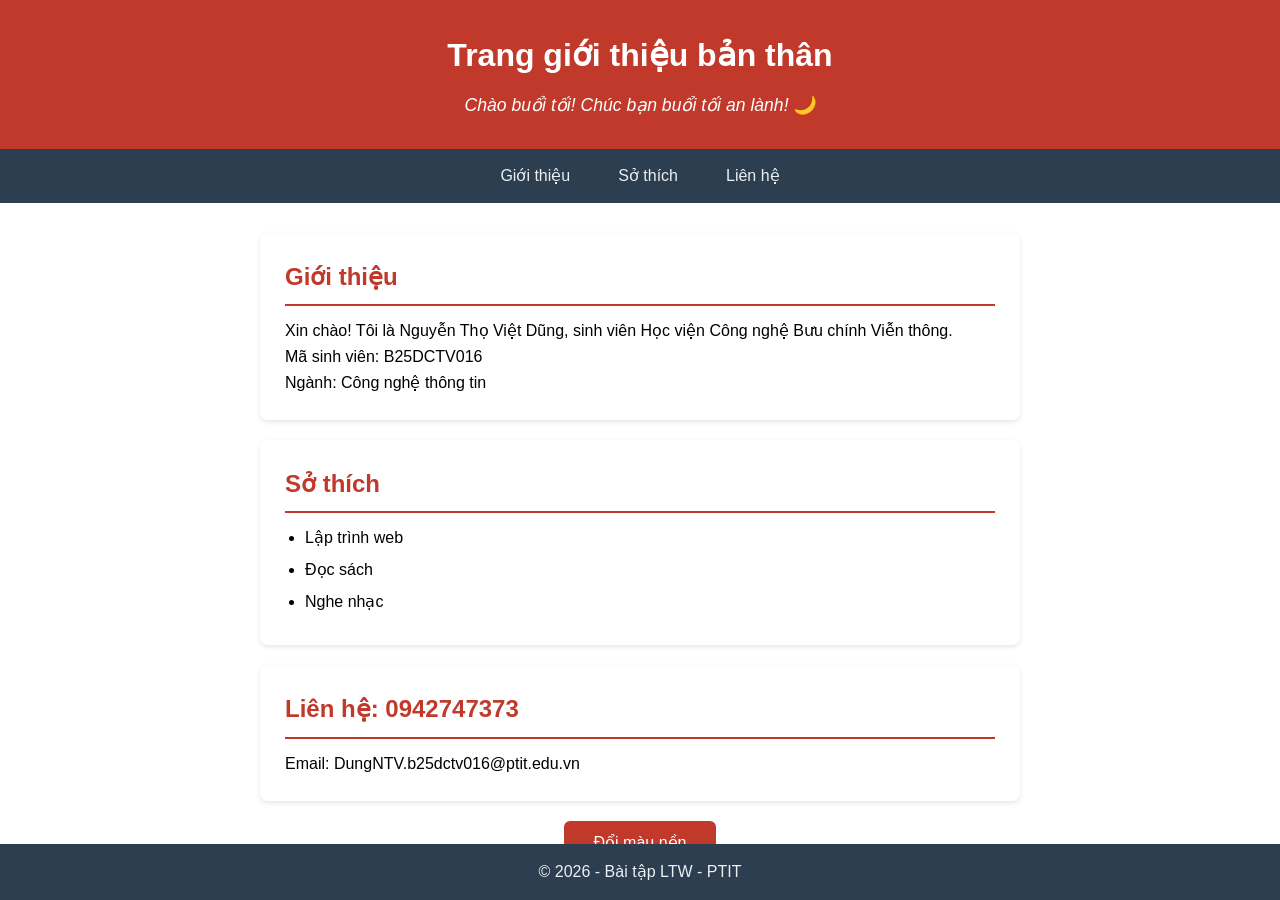
==== profile/index.html @ 593daae7 "start" ====
<!DOCTYPE html>
<html lang="vi">
<head>
    <meta charset="UTF-8">
    <meta name="viewport" content="width=device-width, initial-scale=1.0">
    <title>Trang giới thiệu bản thân</title>
    <link rel="stylesheet" href="style.css">
</head>
<body>
    <header>
        <h1>Trang giới thiệu bản thân</h1>
        <p id="greeting"></p>
    </header>

    <nav>
        <ul>
            <li><a href="#about">Giới thiệu</a></li>
            <li><a href="#hobbies">Sở thích</a></li>
            <li><a href="#contact">Liên hệ</a></li>
        </ul>
    </nav>

    <main>
        <section id="about">
            <h2>Giới thiệu</h2>
            <p>Xin chào! Tôi là Nguyễn Thọ Việt Dũng, sinh viên Học viện Công nghệ Bưu chính Viễn thông.</p>
            <p>Mã sinh viên: B25DCTV016</p>
            <p>Ngành: Công nghệ thông tin</p>
        </section>

        <section id="hobbies">
            <h2>Sở thích</h2>
            <ul>
                <li>Lập trình web</li>
                <li>Đọc sách</li>
                <li>Nghe nhạc</li>
            </ul>
        </section>

        <section id="contact">
            <h2>Liên hệ: 0942747373</h2>
            <p>Email: DungNTV.b25dctv016@ptit.edu.vn</p>
        </section>

        <button id="btnChangeColor">Đổi màu nền</button>
    </main>

    <footer>
        <p>&copy; 2026 - Bài tập LTW - PTIT</p>
    </footer>

    <script src="script.js"></script>
</body>
</html>
---- profile/style.css ----
* {
    margin: 0;
    padding: 0;
    box-sizing: border-box;
}

body {
    font-family: 'Segoe UI', Tahoma, Geneva, Verdana, sans-serif;
    line-height: 1.6;
    transition: background-color 0.3s ease;
}

header {
    background-color: #c0392b;
    color: #fff;
    text-align: center;
    padding: 30px 20px;
}

header h1 {
    margin-bottom: 10px;
}

#greeting {
    font-size: 1.1em;
    font-style: italic;
}

nav {
    background-color: #2c3e50;
}

nav ul {
    list-style: none;
    display: flex;
    justify-content: center;
    padding: 0;
}

nav ul li a {
    display: block;
    color: #ecf0f1;
    text-decoration: none;
    padding: 14px 24px;
    transition: background-color 0.3s;
}

nav ul li a:hover {
    background-color: #34495e;
}

main {
    max-width: 800px;
    margin: 30px auto;
    padding: 0 20px;
}

section {
    background-color: #fff;
    margin-bottom: 20px;
    padding: 25px;
    border-radius: 8px;
    box-shadow: 0 2px 5px rgba(0, 0, 0, 0.1);
}

section h2 {
    color: #c0392b;
    margin-bottom: 12px;
    border-bottom: 2px solid #c0392b;
    padding-bottom: 8px;
}

section ul {
    padding-left: 20px;
}

section ul li {
    margin-bottom: 6px;
}

#btnChangeColor {
    display: block;
    margin: 20px auto;
    padding: 12px 30px;
    font-size: 1em;
    background-color: #c0392b;
    color: #fff;
    border: none;
    border-radius: 6px;
    cursor: pointer;
    transition: background-color 0.3s;
}

#btnChangeColor:hover {
    background-color: #e74c3c;
}

footer {
    background-color: #2c3e50;
    color: #ecf0f1;
    text-align: center;
    padding: 15px;
    position: fixed;
    bottom: 0;
    width: 100%;
}
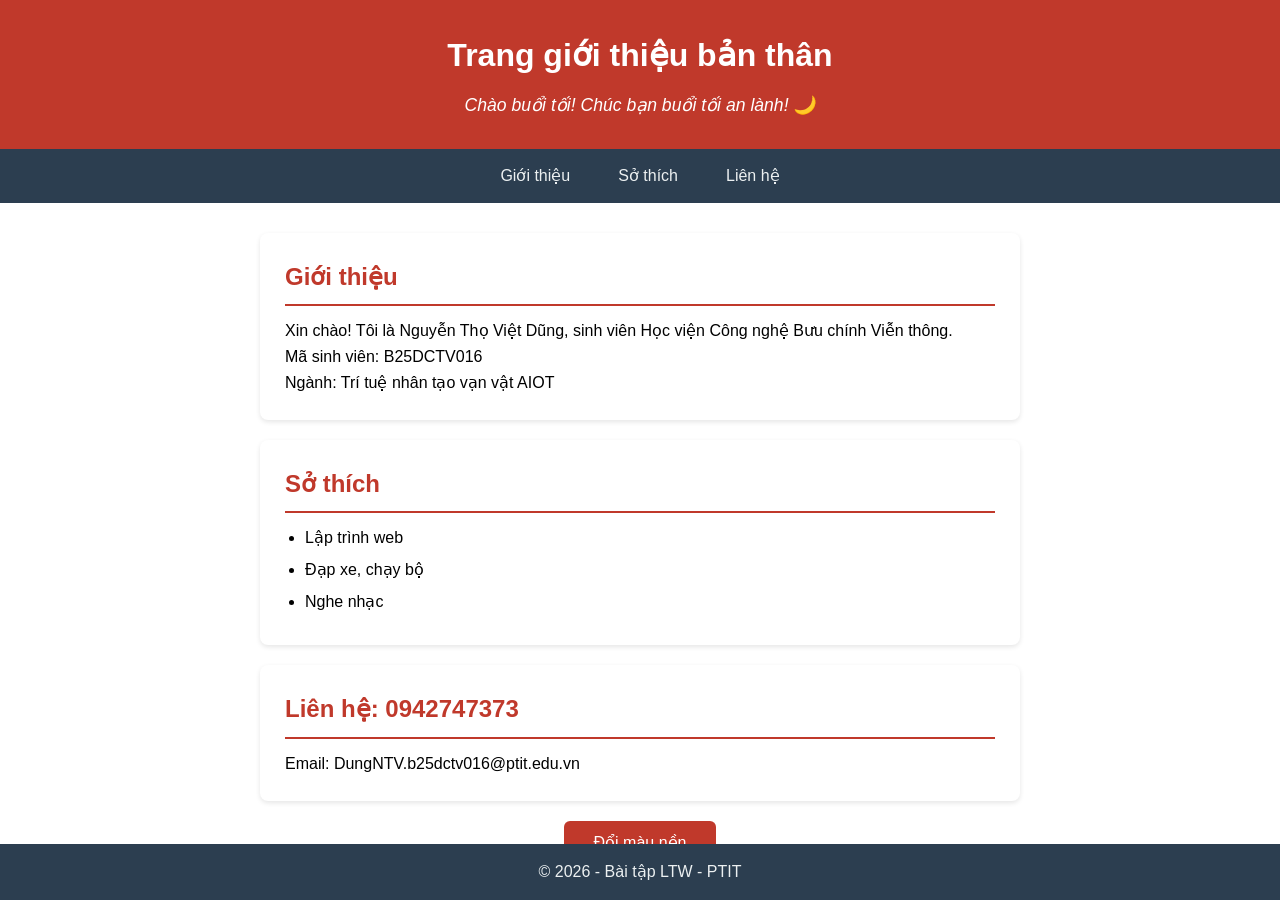
==== commit 8020085e: "cập nhật" ====
--- a/profile/index.html
+++ b/profile/index.html
@@ -25,14 +25,14 @@
             <h2>Giới thiệu</h2>
             <p>Xin chào! Tôi là Nguyễn Thọ Việt Dũng, sinh viên Học viện Công nghệ Bưu chính Viễn thông.</p>
             <p>Mã sinh viên: B25DCTV016</p>
-            <p>Ngành: Công nghệ thông tin</p>
+            <p>Ngành: Trí tuệ nhân tạo vạn vật AIOT</p>
         </section>
 
         <section id="hobbies">
             <h2>Sở thích</h2>
             <ul>
                 <li>Lập trình web</li>
-                <li>Đọc sách</li>
+                <li>Đạp xe, chạy bộ</li>
                 <li>Nghe nhạc</li>
             </ul>
         </section>
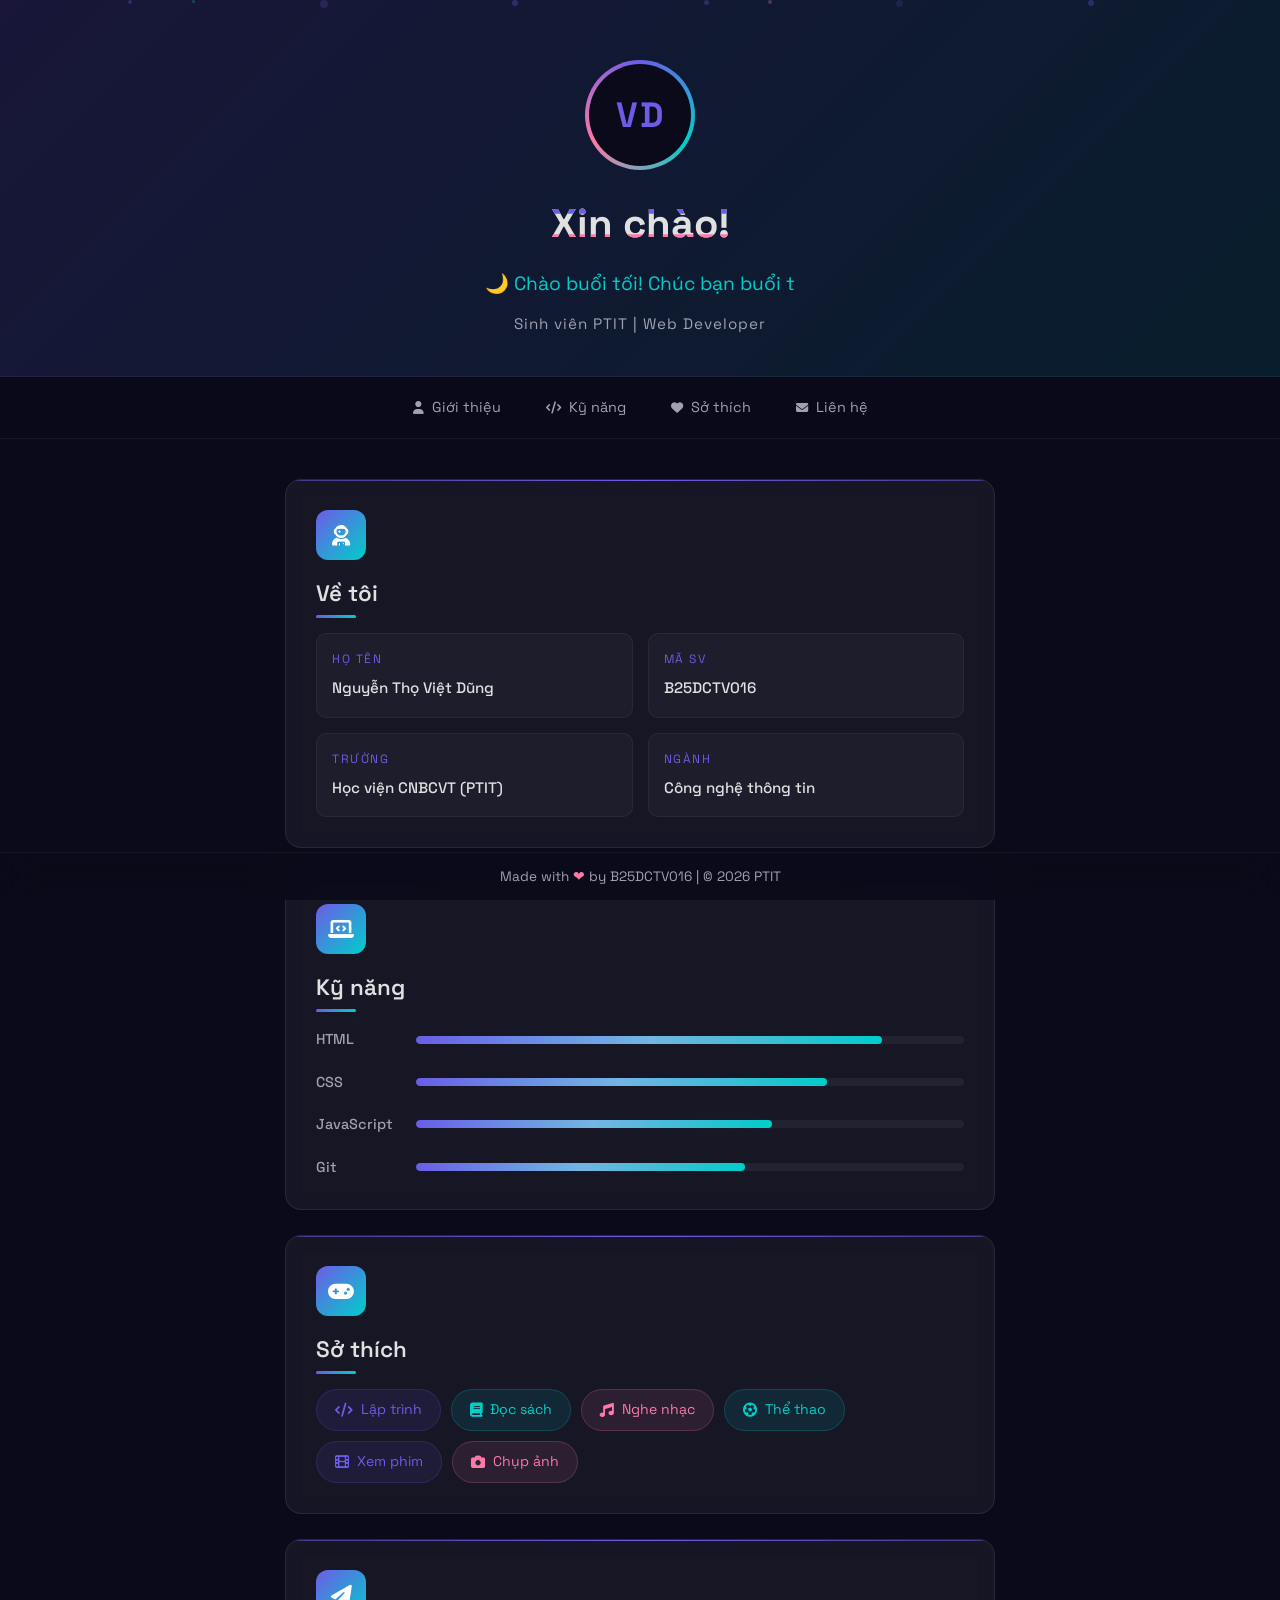
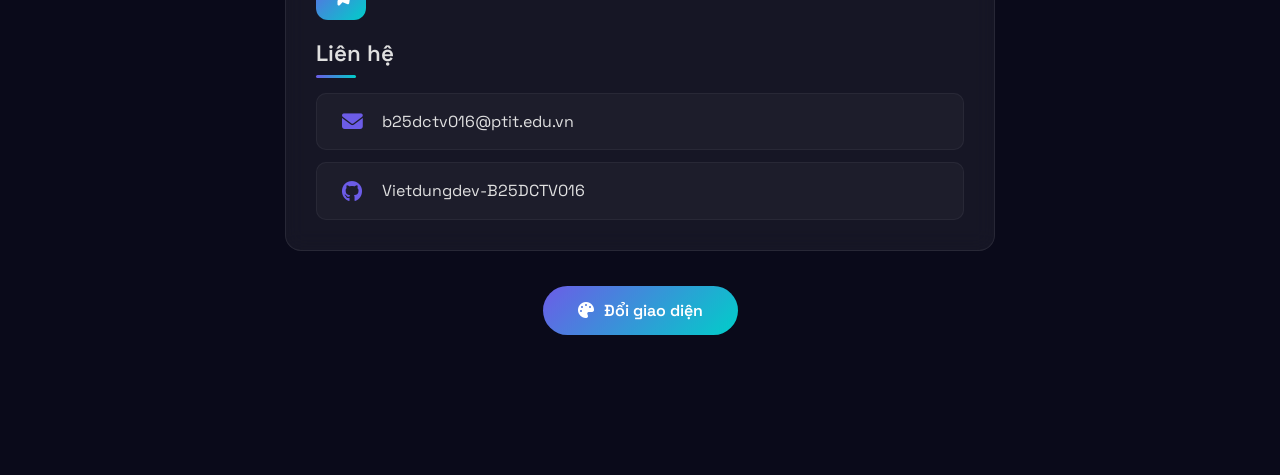
==== commit a80fdff9: "cập nhật" ====
--- a/profile/index.html
+++ b/profile/index.html
@@ -5,48 +5,125 @@
     <meta name="viewport" content="width=device-width, initial-scale=1.0">
     <title>Trang giới thiệu bản thân</title>
     <link rel="stylesheet" href="style.css">
+    <link rel="stylesheet" href="https://cdnjs.cloudflare.com/ajax/libs/font-awesome/6.5.0/css/all.min.css">
 </head>
 <body>
+    <!-- Animated background particles -->
+    <div class="bg-particles">
+        <div class="particle"></div>
+        <div class="particle"></div>
+        <div class="particle"></div>
+        <div class="particle"></div>
+        <div class="particle"></div>
+        <div class="particle"></div>
+        <div class="particle"></div>
+        <div class="particle"></div>
+    </div>
+
     <header>
-        <h1>Trang giới thiệu bản thân</h1>
-        <p id="greeting"></p>
+        <div class="header-content">
+            <div class="avatar-ring">
+                <div class="avatar">VD</div>
+            </div>
+            <h1 class="glitch" data-text="Xin chào!">Xin chào!</h1>
+            <p id="greeting" class="greeting-text"></p>
+            <p class="tagline">Sinh viên PTIT | Web Developer</p>
+        </div>
     </header>
 
     <nav>
         <ul>
-            <li><a href="#about">Giới thiệu</a></li>
-            <li><a href="#hobbies">Sở thích</a></li>
-            <li><a href="#contact">Liên hệ</a></li>
+            <li><a href="#about"><i class="fas fa-user"></i> Giới thiệu</a></li>
+            <li><a href="#skills"><i class="fas fa-code"></i> Kỹ năng</a></li>
+            <li><a href="#hobbies"><i class="fas fa-heart"></i> Sở thích</a></li>
+            <li><a href="#contact"><i class="fas fa-envelope"></i> Liên hệ</a></li>
         </ul>
     </nav>
 
     <main>
-        <section id="about">
-            <h2>Giới thiệu</h2>
-            <p>Xin chào! Tôi là Nguyễn Thọ Việt Dũng, sinh viên Học viện Công nghệ Bưu chính Viễn thông.</p>
-            <p>Mã sinh viên: B25DCTV016</p>
-            <p>Ngành: Trí tuệ nhân tạo vạn vật AIOT</p>
+        <section id="about" class="card glass-card">
+            <div class="card-icon"><i class="fas fa-user-astronaut"></i></div>
+            <h2>Về tôi</h2>
+            <div class="info-grid">
+                <div class="info-item">
+                    <span class="label">Họ tên</span>
+                    <span class="value">Nguyễn Thọ Việt Dũng</span>
+                </div>
+                <div class="info-item">
+                    <span class="label">Mã SV</span>
+                    <span class="value">B25DCTV016</span>
+                </div>
+                <div class="info-item">
+                    <span class="label">Trường</span>
+                    <span class="value">Học viện CNBCVT (PTIT)</span>
+                </div>
+                <div class="info-item">
+                    <span class="label">Ngành</span>
+                    <span class="value">Công nghệ thông tin</span>
+                </div>
+            </div>
         </section>
 
-        <section id="hobbies">
-            <h2>Sở thích</h2>
-            <ul>
-                <li>Lập trình web</li>
-                <li>Đạp xe, chạy bộ</li>
-                <li>Nghe nhạc</li>
-            </ul>
+        <section id="skills" class="card glass-card">
+            <div class="card-icon"><i class="fas fa-laptop-code"></i></div>
+            <h2>Kỹ năng</h2>
+            <div class="skills-container">
+                <div class="skill-bar">
+                    <span class="skill-name">HTML</span>
+                    <div class="bar"><div class="fill" style="--width: 85%"></div></div>
+                </div>
+                <div class="skill-bar">
+                    <span class="skill-name">CSS</span>
+                    <div class="bar"><div class="fill" style="--width: 75%"></div></div>
+                </div>
+                <div class="skill-bar">
+                    <span class="skill-name">JavaScript</span>
+                    <div class="bar"><div class="fill" style="--width: 65%"></div></div>
+                </div>
+                <div class="skill-bar">
+                    <span class="skill-name">Git</span>
+                    <div class="bar"><div class="fill" style="--width: 60%"></div></div>
+                </div>
+            </div>
         </section>
 
-        <section id="contact">
-            <h2>Liên hệ: 0942747373</h2>
-            <p>Email: DungNTV.b25dctv016@ptit.edu.vn</p>
+        <section id="hobbies" class="card glass-card">
+            <div class="card-icon"><i class="fas fa-gamepad"></i></div>
+            <h2>Sở thích</h2>
+            <div class="hobby-tags">
+                <span class="tag"><i class="fas fa-code"></i> Lập trình</span>
+                <span class="tag"><i class="fas fa-book"></i> Đọc sách</span>
+                <span class="tag"><i class="fas fa-music"></i> Nghe nhạc</span>
+                <span class="tag"><i class="fas fa-futbol"></i> Thể thao</span>
+                <span class="tag"><i class="fas fa-film"></i> Xem phim</span>
+                <span class="tag"><i class="fas fa-camera"></i> Chụp ảnh</span>
+            </div>
         </section>
 
-        <button id="btnChangeColor">Đổi màu nền</button>
+        <section id="contact" class="card glass-card">
+            <div class="card-icon"><i class="fas fa-paper-plane"></i></div>
+            <h2>Liên hệ</h2>
+            <div class="contact-links">
+                <a href="mailto:b25dctv016@ptit.edu.vn" class="contact-item">
+                    <i class="fas fa-envelope"></i>
+                    <span>b25dctv016@ptit.edu.vn</span>
+                </a>
+                <a href="https://github.com/Vietdungdev-B25DCTV016" class="contact-item" target="_blank">
+                    <i class="fab fa-github"></i>
+                    <span>Vietdungdev-B25DCTV016</span>
+                </a>
+            </div>
+        </section>
+
+        <div class="btn-container">
+            <button id="btnChangeColor">
+                <i class="fas fa-palette"></i> Đổi giao diện
+            </button>
+        </div>
     </main>
 
     <footer>
-        <p>&copy; 2026 - Bài tập LTW - PTIT</p>
+        <p>Made with <span class="heart">❤</span> by B25DCTV016 | &copy; 2026 PTIT</p>
     </footer>
 
     <script src="script.js"></script>
--- a/profile/style.css
+++ b/profile/style.css
@@ -1,106 +1,555 @@
+@import url('https://fonts.googleapis.com/css2?family=Space+Grotesk:wght@300;400;500;600;700&display=swap');
+
 * {
     margin: 0;
     padding: 0;
     box-sizing: border-box;
 }
 
+:root {
+    --primary: #6c5ce7;
+    --secondary: #00cec9;
+    --accent: #fd79a8;
+    --bg-dark: #0a0a1a;
+    --bg-card: rgba(255, 255, 255, 0.05);
+    --text: #e0e0e0;
+    --text-muted: #a0a0b0;
+}
+
 body {
-    font-family: 'Segoe UI', Tahoma, Geneva, Verdana, sans-serif;
-    line-height: 1.6;
-    transition: background-color 0.3s ease;
-}
-
+    font-family: 'Space Grotesk', sans-serif;
+    background: var(--bg-dark);
+    color: var(--text);
+    line-height: 1.7;
+    overflow-x: hidden;
+    transition: all 0.6s cubic-bezier(0.4, 0, 0.2, 1);
+}
+
+/* === THEME VARIATIONS === */
+body.theme-cyber {
+    --primary: #00f5d4;
+    --secondary: #f15bb5;
+    --accent: #fee440;
+    --bg-dark: #0b0b2b;
+}
+
+body.theme-sunset {
+    --primary: #ff6b6b;
+    --secondary: #ffd93d;
+    --accent: #6bcb77;
+    --bg-dark: #1a0a2e;
+}
+
+body.theme-ocean {
+    --primary: #48dbfb;
+    --secondary: #0abde3;
+    --accent: #10ac84;
+    --bg-dark: #0a1628;
+}
+
+body.theme-forest {
+    --primary: #a8e6cf;
+    --secondary: #dcedc1;
+    --accent: #ffd3b6;
+    --bg-dark: #0d1f0d;
+}
+
+/* === ANIMATED BACKGROUND === */
+.bg-particles {
+    position: fixed;
+    top: 0;
+    left: 0;
+    width: 100%;
+    height: 100%;
+    z-index: 0;
+    pointer-events: none;
+}
+
+.particle {
+    position: absolute;
+    width: 6px;
+    height: 6px;
+    background: var(--primary);
+    border-radius: 50%;
+    opacity: 0.3;
+    animation: float-particle linear infinite;
+}
+
+.particle:nth-child(1) { left: 10%; animation-duration: 12s; animation-delay: 0s; width: 4px; height: 4px; }
+.particle:nth-child(2) { left: 25%; animation-duration: 15s; animation-delay: 2s; width: 8px; height: 8px; opacity: 0.2; }
+.particle:nth-child(3) { left: 40%; animation-duration: 10s; animation-delay: 4s; }
+.particle:nth-child(4) { left: 55%; animation-duration: 18s; animation-delay: 1s; width: 5px; height: 5px; }
+.particle:nth-child(5) { left: 70%; animation-duration: 14s; animation-delay: 3s; width: 7px; height: 7px; opacity: 0.15; }
+.particle:nth-child(6) { left: 85%; animation-duration: 11s; animation-delay: 5s; }
+.particle:nth-child(7) { left: 15%; animation-duration: 16s; animation-delay: 6s; width: 3px; height: 3px; background: var(--secondary); }
+.particle:nth-child(8) { left: 60%; animation-duration: 13s; animation-delay: 7s; width: 4px; height: 4px; background: var(--accent); }
+
+@keyframes float-particle {
+    0% { transform: translateY(100vh) rotate(0deg); opacity: 0; }
+    10% { opacity: 0.3; }
+    90% { opacity: 0.3; }
+    100% { transform: translateY(-10vh) rotate(720deg); opacity: 0; }
+}
+
+/* === HEADER === */
 header {
-    background-color: #c0392b;
-    color: #fff;
+    position: relative;
+    z-index: 1;
     text-align: center;
-    padding: 30px 20px;
-}
-
-header h1 {
-    margin-bottom: 10px;
-}
-
-#greeting {
-    font-size: 1.1em;
-    font-style: italic;
-}
-
+    padding: 60px 20px 40px;
+    background: linear-gradient(135deg, rgba(108, 92, 231, 0.15), rgba(0, 206, 201, 0.1));
+    border-bottom: 1px solid rgba(255, 255, 255, 0.05);
+}
+
+.avatar-ring {
+    width: 110px;
+    height: 110px;
+    margin: 0 auto 20px;
+    border-radius: 50%;
+    padding: 4px;
+    background: conic-gradient(var(--primary), var(--secondary), var(--accent), var(--primary));
+    animation: spin-ring 4s linear infinite;
+}
+
+@keyframes spin-ring {
+    to { transform: rotate(360deg); }
+}
+
+.avatar {
+    width: 100%;
+    height: 100%;
+    border-radius: 50%;
+    background: var(--bg-dark);
+    display: flex;
+    align-items: center;
+    justify-content: center;
+    font-size: 2.2em;
+    font-weight: 700;
+    color: var(--primary);
+    letter-spacing: 2px;
+}
+
+/* Glitch effect */
+.glitch {
+    font-size: 2.5em;
+    font-weight: 700;
+    position: relative;
+    color: var(--text);
+}
+
+.glitch::before,
+.glitch::after {
+    content: attr(data-text);
+    position: absolute;
+    top: 0;
+    left: 0;
+    width: 100%;
+    height: 100%;
+}
+
+.glitch::before {
+    color: var(--primary);
+    animation: glitch-1 2s infinite linear alternate-reverse;
+    clip-path: polygon(0 0, 100% 0, 100% 35%, 0 35%);
+}
+
+.glitch::after {
+    color: var(--accent);
+    animation: glitch-2 3s infinite linear alternate-reverse;
+    clip-path: polygon(0 65%, 100% 65%, 100% 100%, 0 100%);
+}
+
+@keyframes glitch-1 {
+    0%, 80% { transform: translate(0); }
+    85% { transform: translate(-3px, 2px); }
+    90% { transform: translate(3px, -2px); }
+    95% { transform: translate(-2px, 1px); }
+    100% { transform: translate(0); }
+}
+
+@keyframes glitch-2 {
+    0%, 80% { transform: translate(0); }
+    85% { transform: translate(3px, -1px); }
+    90% { transform: translate(-3px, 2px); }
+    95% { transform: translate(2px, -2px); }
+    100% { transform: translate(0); }
+}
+
+.greeting-text {
+    font-size: 1.2em;
+    color: var(--secondary);
+    margin: 10px 0;
+    min-height: 1.5em;
+}
+
+.tagline {
+    color: var(--text-muted);
+    font-size: 0.95em;
+    letter-spacing: 1px;
+}
+
+/* === NAV === */
 nav {
-    background-color: #2c3e50;
+    position: sticky;
+    top: 0;
+    z-index: 100;
+    background: rgba(10, 10, 26, 0.85);
+    backdrop-filter: blur(20px);
+    border-bottom: 1px solid rgba(255, 255, 255, 0.05);
 }
 
 nav ul {
     list-style: none;
     display: flex;
     justify-content: center;
-    padding: 0;
+    gap: 5px;
+    padding: 8px;
 }
 
 nav ul li a {
+    display: flex;
+    align-items: center;
+    gap: 8px;
+    color: var(--text-muted);
+    text-decoration: none;
+    padding: 10px 20px;
+    border-radius: 50px;
+    font-size: 0.9em;
+    transition: all 0.3s ease;
+    position: relative;
+}
+
+nav ul li a:hover {
+    color: var(--primary);
+    background: rgba(108, 92, 231, 0.1);
+}
+
+nav ul li a i {
+    font-size: 0.85em;
+}
+
+/* === MAIN === */
+main {
+    max-width: 750px;
+    margin: 40px auto;
+    padding: 0 20px 100px;
+    position: relative;
+    z-index: 1;
+}
+
+/* === GLASS CARDS === */
+.glass-card {
+    background: var(--bg-card);
+    backdrop-filter: blur(10px);
+    border: 1px solid rgba(255, 255, 255, 0.08);
+    border-radius: 16px;
+    padding: 30px;
+    margin-bottom: 25px;
+    position: relative;
+    overflow: hidden;
+    transition: transform 0.3s ease, border-color 0.3s ease;
+}
+
+.glass-card::before {
+    content: '';
+    position: absolute;
+    top: 0;
+    left: -50%;
+    width: 200%;
+    height: 1px;
+    background: linear-gradient(90deg, transparent, var(--primary), transparent);
+    animation: shimmer 3s infinite;
+}
+
+@keyframes shimmer {
+    0% { transform: translateX(-50%); }
+    100% { transform: translateX(50%); }
+}
+
+.glass-card:hover {
+    transform: translateY(-4px);
+    border-color: rgba(108, 92, 231, 0.3);
+}
+
+.card-icon {
+    width: 50px;
+    height: 50px;
+    border-radius: 12px;
+    background: linear-gradient(135deg, var(--primary), var(--secondary));
+    display: flex;
+    align-items: center;
+    justify-content: center;
+    font-size: 1.3em;
+    color: #fff;
+    margin-bottom: 15px;
+}
+
+.glass-card h2 {
+    font-size: 1.4em;
+    font-weight: 600;
+    margin-bottom: 20px;
+    color: var(--text);
+    position: relative;
+    display: inline-block;
+}
+
+.glass-card h2::after {
+    content: '';
+    position: absolute;
+    bottom: -5px;
+    left: 0;
+    width: 40px;
+    height: 3px;
+    border-radius: 2px;
+    background: linear-gradient(90deg, var(--primary), var(--secondary));
+}
+
+/* === INFO GRID === */
+.info-grid {
+    display: grid;
+    grid-template-columns: 1fr 1fr;
+    gap: 15px;
+}
+
+.info-item {
+    background: rgba(255, 255, 255, 0.03);
+    padding: 15px;
+    border-radius: 10px;
+    border: 1px solid rgba(255, 255, 255, 0.05);
+}
+
+.info-item .label {
     display: block;
-    color: #ecf0f1;
+    font-size: 0.75em;
+    color: var(--primary);
+    text-transform: uppercase;
+    letter-spacing: 1.5px;
+    margin-bottom: 5px;
+}
+
+.info-item .value {
+    font-weight: 500;
+    font-size: 0.95em;
+}
+
+/* === SKILL BARS === */
+.skills-container {
+    display: flex;
+    flex-direction: column;
+    gap: 18px;
+}
+
+.skill-bar {
+    display: flex;
+    align-items: center;
+    gap: 15px;
+}
+
+.skill-name {
+    min-width: 85px;
+    font-size: 0.9em;
+    font-weight: 500;
+    color: var(--text-muted);
+}
+
+.bar {
+    flex: 1;
+    height: 8px;
+    background: rgba(255, 255, 255, 0.05);
+    border-radius: 10px;
+    overflow: hidden;
+}
+
+.fill {
+    height: 100%;
+    width: var(--width);
+    border-radius: 10px;
+    background: linear-gradient(90deg, var(--primary), var(--secondary));
+    animation: fill-bar 1.5s ease-out;
+    position: relative;
+}
+
+.fill::after {
+    content: '';
+    position: absolute;
+    top: 0;
+    left: 0;
+    right: 0;
+    bottom: 0;
+    background: linear-gradient(90deg, transparent, rgba(255,255,255,0.3), transparent);
+    animation: shine 2s infinite;
+}
+
+@keyframes fill-bar {
+    from { width: 0; }
+}
+
+@keyframes shine {
+    0% { transform: translateX(-100%); }
+    100% { transform: translateX(100%); }
+}
+
+/* === HOBBY TAGS === */
+.hobby-tags {
+    display: flex;
+    flex-wrap: wrap;
+    gap: 10px;
+}
+
+.tag {
+    padding: 8px 18px;
+    border-radius: 50px;
+    background: rgba(108, 92, 231, 0.1);
+    border: 1px solid rgba(108, 92, 231, 0.2);
+    font-size: 0.88em;
+    color: var(--primary);
+    display: flex;
+    align-items: center;
+    gap: 8px;
+    transition: all 0.3s ease;
+    cursor: default;
+}
+
+.tag:hover {
+    background: rgba(108, 92, 231, 0.2);
+    border-color: var(--primary);
+    transform: translateY(-2px);
+}
+
+.tag:nth-child(2n) {
+    color: var(--secondary);
+    background: rgba(0, 206, 201, 0.1);
+    border-color: rgba(0, 206, 201, 0.2);
+}
+
+.tag:nth-child(2n):hover {
+    background: rgba(0, 206, 201, 0.2);
+    border-color: var(--secondary);
+}
+
+.tag:nth-child(3n) {
+    color: var(--accent);
+    background: rgba(253, 121, 168, 0.1);
+    border-color: rgba(253, 121, 168, 0.2);
+}
+
+.tag:nth-child(3n):hover {
+    background: rgba(253, 121, 168, 0.2);
+    border-color: var(--accent);
+}
+
+/* === CONTACT === */
+.contact-links {
+    display: flex;
+    flex-direction: column;
+    gap: 12px;
+}
+
+.contact-item {
+    display: flex;
+    align-items: center;
+    gap: 15px;
+    padding: 14px 20px;
+    border-radius: 10px;
+    background: rgba(255, 255, 255, 0.03);
+    border: 1px solid rgba(255, 255, 255, 0.05);
+    color: var(--text);
     text-decoration: none;
-    padding: 14px 24px;
-    transition: background-color 0.3s;
-}
-
-nav ul li a:hover {
-    background-color: #34495e;
-}
-
-main {
-    max-width: 800px;
-    margin: 30px auto;
-    padding: 0 20px;
-}
-
-section {
-    background-color: #fff;
-    margin-bottom: 20px;
-    padding: 25px;
-    border-radius: 8px;
-    box-shadow: 0 2px 5px rgba(0, 0, 0, 0.1);
-}
-
-section h2 {
-    color: #c0392b;
-    margin-bottom: 12px;
-    border-bottom: 2px solid #c0392b;
-    padding-bottom: 8px;
-}
-
-section ul {
-    padding-left: 20px;
-}
-
-section ul li {
-    margin-bottom: 6px;
+    transition: all 0.3s ease;
+}
+
+.contact-item:hover {
+    background: rgba(108, 92, 231, 0.1);
+    border-color: var(--primary);
+    transform: translateX(8px);
+}
+
+.contact-item i {
+    font-size: 1.3em;
+    color: var(--primary);
+    width: 30px;
+    text-align: center;
+}
+
+/* === BUTTON === */
+.btn-container {
+    text-align: center;
+    margin-top: 35px;
 }
 
 #btnChangeColor {
-    display: block;
-    margin: 20px auto;
-    padding: 12px 30px;
+    padding: 14px 35px;
     font-size: 1em;
-    background-color: #c0392b;
+    font-family: 'Space Grotesk', sans-serif;
+    font-weight: 600;
+    background: linear-gradient(135deg, var(--primary), var(--secondary));
     color: #fff;
     border: none;
-    border-radius: 6px;
+    border-radius: 50px;
     cursor: pointer;
-    transition: background-color 0.3s;
+    transition: all 0.3s ease;
+    display: inline-flex;
+    align-items: center;
+    gap: 10px;
+    position: relative;
+    overflow: hidden;
+}
+
+#btnChangeColor::before {
+    content: '';
+    position: absolute;
+    top: 0;
+    left: -100%;
+    width: 100%;
+    height: 100%;
+    background: linear-gradient(90deg, transparent, rgba(255,255,255,0.2), transparent);
+    transition: 0.5s;
+}
+
+#btnChangeColor:hover::before {
+    left: 100%;
 }
 
 #btnChangeColor:hover {
-    background-color: #e74c3c;
-}
-
+    transform: translateY(-3px);
+    box-shadow: 0 10px 30px rgba(108, 92, 231, 0.4);
+}
+
+#btnChangeColor:active {
+    transform: translateY(0);
+}
+
+/* === FOOTER === */
 footer {
-    background-color: #2c3e50;
-    color: #ecf0f1;
-    text-align: center;
-    padding: 15px;
     position: fixed;
     bottom: 0;
     width: 100%;
-}
+    z-index: 100;
+    background: rgba(10, 10, 26, 0.9);
+    backdrop-filter: blur(20px);
+    border-top: 1px solid rgba(255, 255, 255, 0.05);
+    text-align: center;
+    padding: 12px;
+    font-size: 0.85em;
+    color: var(--text-muted);
+}
+
+.heart {
+    color: var(--accent);
+    animation: heartbeat 1.5s infinite;
+    display: inline-block;
+}
+
+@keyframes heartbeat {
+    0%, 100% { transform: scale(1); }
+    50% { transform: scale(1.2); }
+}
+
+/* === RESPONSIVE === */
+@media (max-width: 600px) {
+    .glitch { font-size: 1.8em; }
+    .info-grid { grid-template-columns: 1fr; }
+    nav ul { flex-wrap: wrap; justify-content: center; }
+    nav ul li a { padding: 8px 14px; font-size: 0.82em; }
+    .glass-card { padding: 22px; }
+}
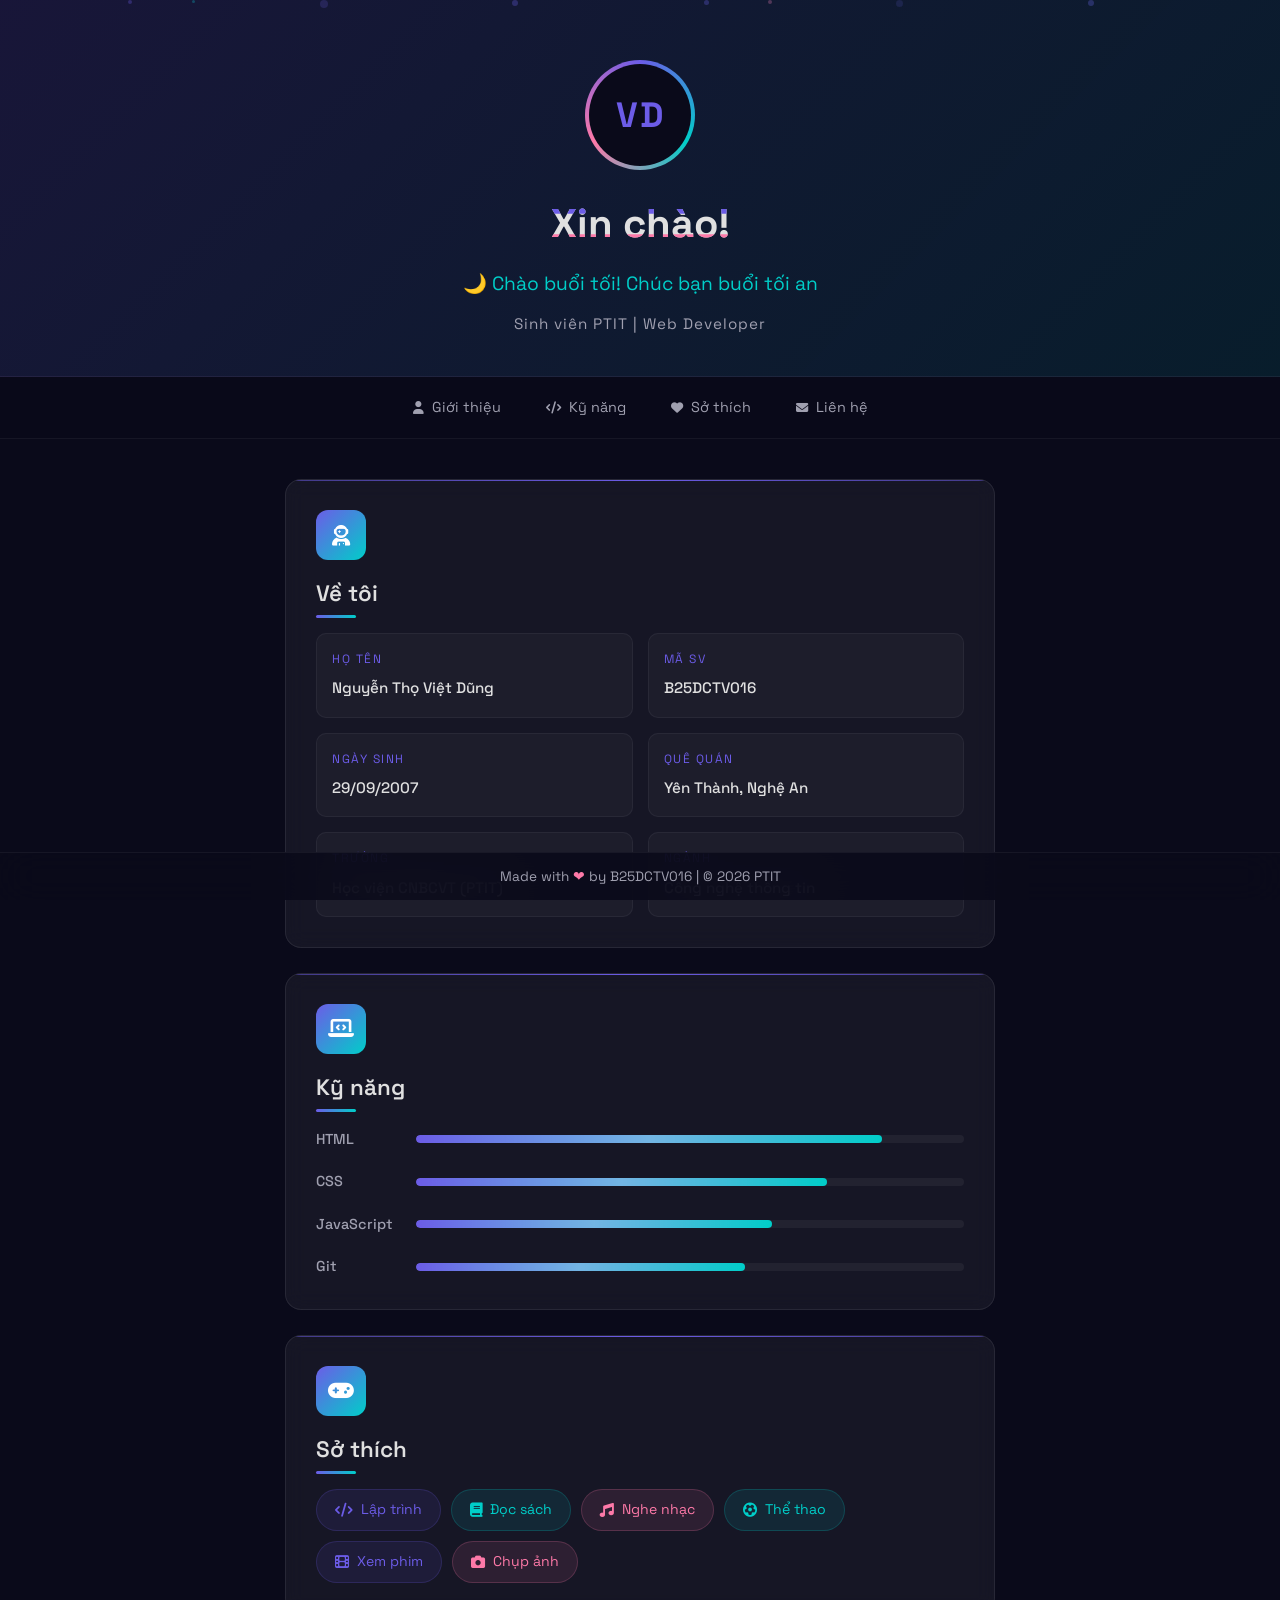
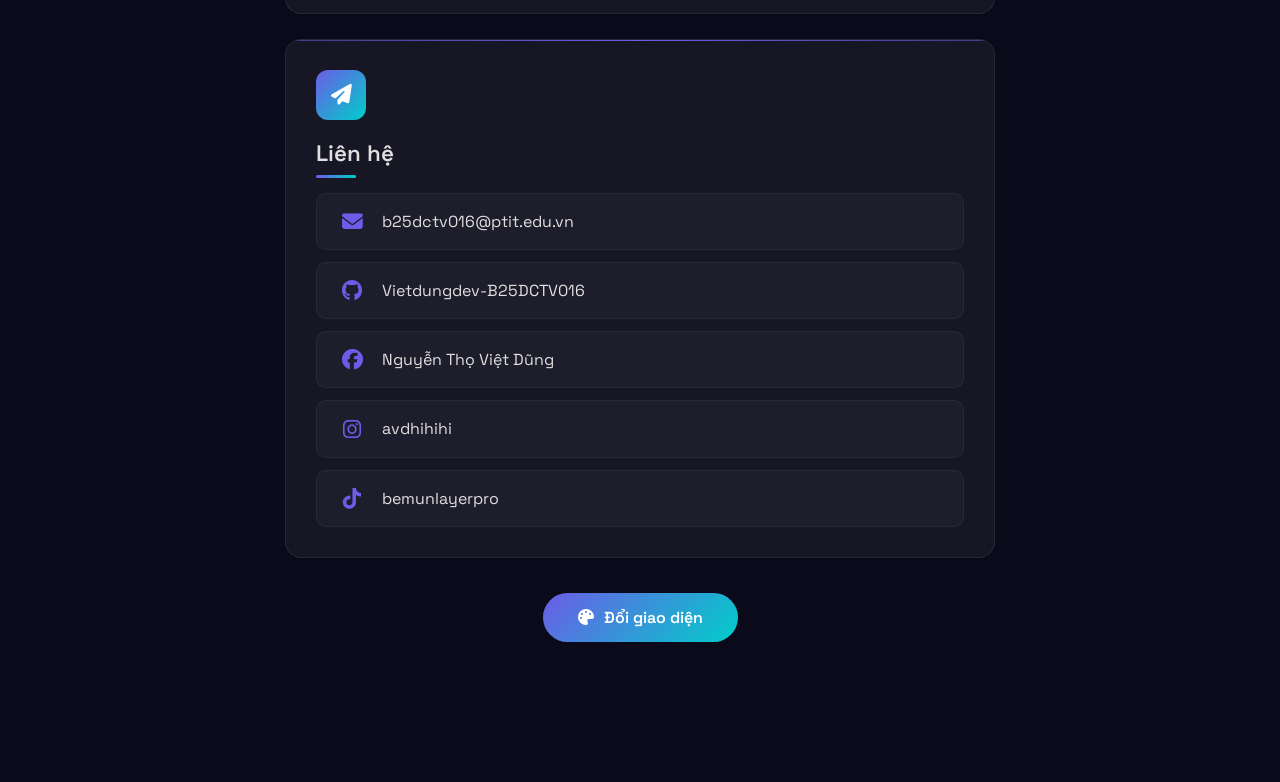
==== commit 6d7e8466: "profile" ====
--- a/profile/index.html
+++ b/profile/index.html
@@ -52,6 +52,14 @@
                 <div class="info-item">
                     <span class="label">Mã SV</span>
                     <span class="value">B25DCTV016</span>
+                </div>
+                <div class="info-item">
+                    <span class="label">Ngày sinh</span>
+                    <span class="value">29/09/2007</span>
+                </div>
+                <div class="info-item">
+                    <span class="label">Quê quán</span>
+                    <span class="value">Yên Thành, Nghệ An</span>
                 </div>
                 <div class="info-item">
                     <span class="label">Trường</span>
@@ -112,6 +120,18 @@
                     <i class="fab fa-github"></i>
                     <span>Vietdungdev-B25DCTV016</span>
                 </a>
+                <a href="https://www.facebook.com/VietDung29907/" class="contact-item" target="_blank">
+                    <i class="fab fa-facebook"></i>
+                    <span>Nguyễn Thọ Việt Dũng</span>
+                </a>
+                <a href="https://www.instagram.com/avdhihihi" class="contact-item" target="_blank">
+                    <i class="fab fa-instagram"></i>
+                    <span>avdhihihi</span>
+                </a>
+                <a href="https://www.tiktok.com/@bemunlayerpro" class="contact-item" target="_blank">
+                    <i class="fab fa-tiktok"></i>
+                    <span>bemunlayerpro</span>
+                </a>
             </div>
         </section>
 
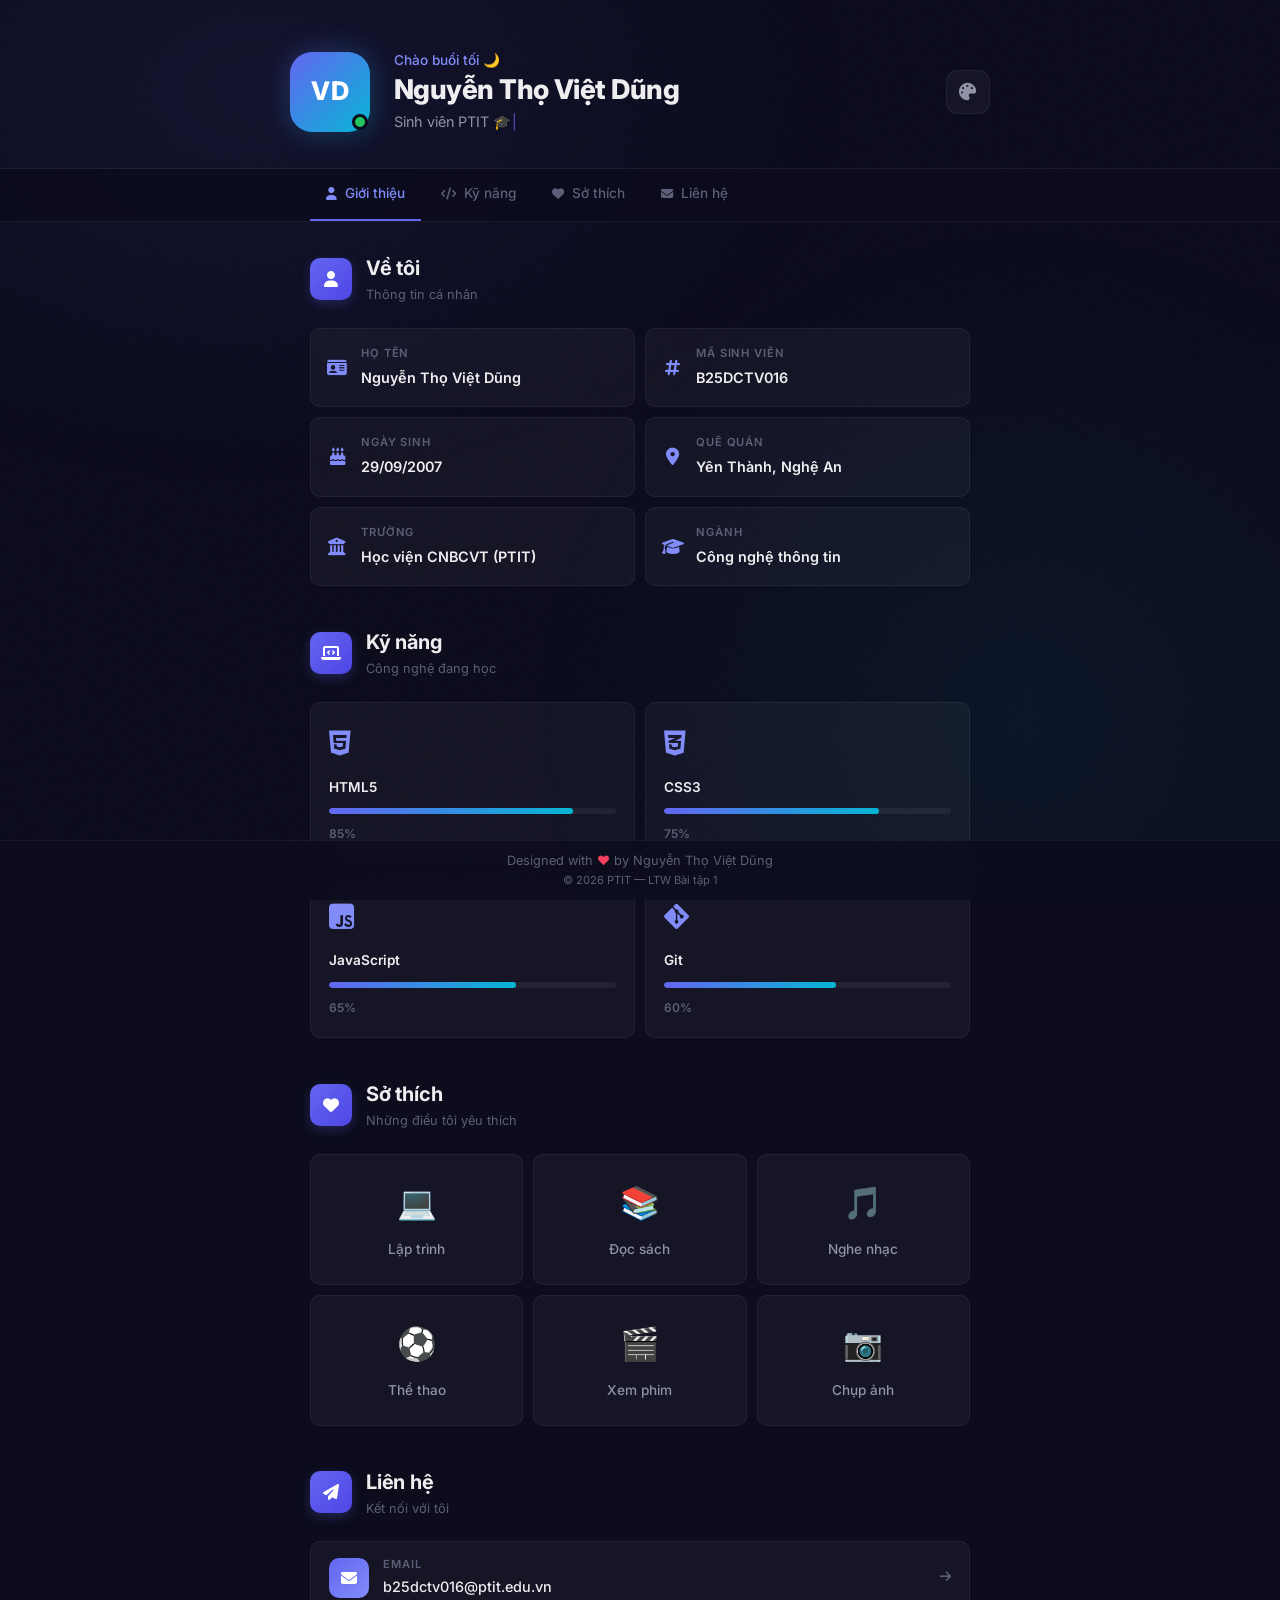
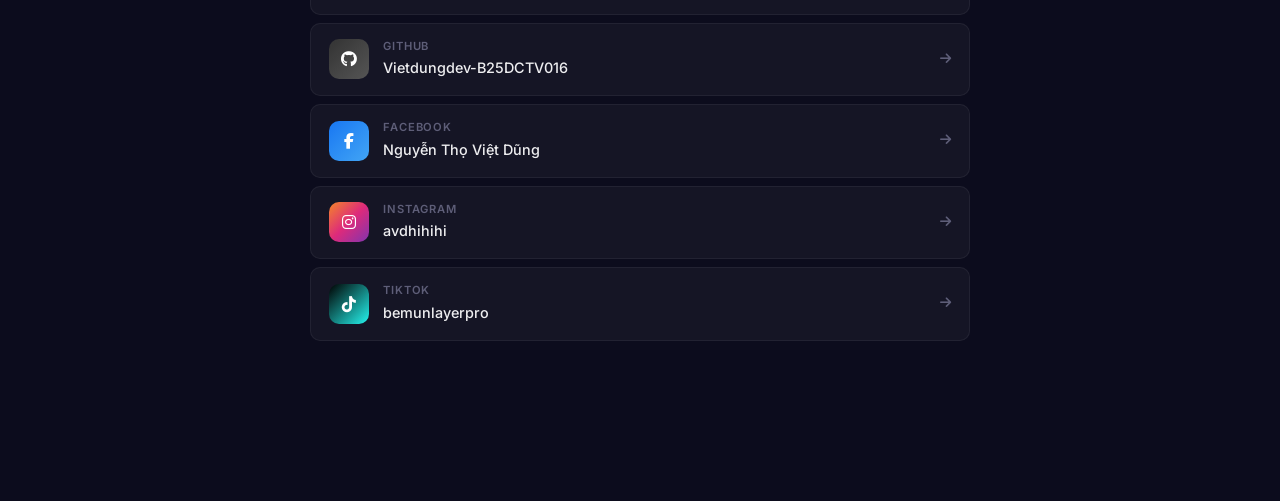
==== commit 17ede864: "tối ưu" ====
--- a/profile/index.html
+++ b/profile/index.html
@@ -3,147 +3,248 @@
 <head>
     <meta charset="UTF-8">
     <meta name="viewport" content="width=device-width, initial-scale=1.0">
-    <title>Trang giới thiệu bản thân</title>
+    <title>Nguyễn Thọ Việt Dũng | Portfolio</title>
     <link rel="stylesheet" href="style.css">
     <link rel="stylesheet" href="https://cdnjs.cloudflare.com/ajax/libs/font-awesome/6.5.0/css/all.min.css">
 </head>
 <body>
-    <!-- Animated background particles -->
-    <div class="bg-particles">
-        <div class="particle"></div>
-        <div class="particle"></div>
-        <div class="particle"></div>
-        <div class="particle"></div>
-        <div class="particle"></div>
-        <div class="particle"></div>
-        <div class="particle"></div>
-        <div class="particle"></div>
-    </div>
+    <!-- Smooth gradient background -->
+    <div class="bg-gradient"></div>
+    <div class="bg-noise"></div>
 
     <header>
-        <div class="header-content">
-            <div class="avatar-ring">
+        <div class="header-inner">
+            <div class="avatar-wrapper">
+                <div class="avatar-glow"></div>
                 <div class="avatar">VD</div>
-            </div>
-            <h1 class="glitch" data-text="Xin chào!">Xin chào!</h1>
-            <p id="greeting" class="greeting-text"></p>
-            <p class="tagline">Sinh viên PTIT | Web Developer</p>
+                <div class="status-dot"></div>
+            </div>
+            <div class="header-text">
+                <p id="greeting" class="greeting"></p>
+                <h1>Nguyễn Thọ Việt Dũng</h1>
+                <p class="subtitle">
+                    <span class="typing-wrapper">
+                        <span id="typingText"></span>
+                        <span class="cursor">|</span>
+                    </span>
+                </p>
+            </div>
+            <div class="header-actions">
+                <button id="btnChangeColor" class="btn-theme" title="Đổi giao diện">
+                    <i class="fas fa-palette"></i>
+                </button>
+            </div>
         </div>
     </header>
 
-    <nav>
-        <ul>
-            <li><a href="#about"><i class="fas fa-user"></i> Giới thiệu</a></li>
-            <li><a href="#skills"><i class="fas fa-code"></i> Kỹ năng</a></li>
-            <li><a href="#hobbies"><i class="fas fa-heart"></i> Sở thích</a></li>
-            <li><a href="#contact"><i class="fas fa-envelope"></i> Liên hệ</a></li>
-        </ul>
+    <nav id="navbar">
+        <div class="nav-inner">
+            <ul>
+                <li><a href="#about" class="nav-link active"><i class="fas fa-user"></i><span>Giới thiệu</span></a></li>
+                <li><a href="#skills" class="nav-link"><i class="fas fa-code"></i><span>Kỹ năng</span></a></li>
+                <li><a href="#hobbies" class="nav-link"><i class="fas fa-heart"></i><span>Sở thích</span></a></li>
+                <li><a href="#contact" class="nav-link"><i class="fas fa-envelope"></i><span>Liên hệ</span></a></li>
+            </ul>
+        </div>
     </nav>
 
     <main>
-        <section id="about" class="card glass-card">
-            <div class="card-icon"><i class="fas fa-user-astronaut"></i></div>
-            <h2>Về tôi</h2>
-            <div class="info-grid">
-                <div class="info-item">
-                    <span class="label">Họ tên</span>
-                    <span class="value">Nguyễn Thọ Việt Dũng</span>
-                </div>
-                <div class="info-item">
-                    <span class="label">Mã SV</span>
-                    <span class="value">B25DCTV016</span>
-                </div>
-                <div class="info-item">
-                    <span class="label">Ngày sinh</span>
-                    <span class="value">29/09/2007</span>
-                </div>
-                <div class="info-item">
-                    <span class="label">Quê quán</span>
-                    <span class="value">Yên Thành, Nghệ An</span>
-                </div>
-                <div class="info-item">
-                    <span class="label">Trường</span>
-                    <span class="value">Học viện CNBCVT (PTIT)</span>
-                </div>
-                <div class="info-item">
-                    <span class="label">Ngành</span>
-                    <span class="value">Công nghệ thông tin</span>
-                </div>
-            </div>
-        </section>
-
-        <section id="skills" class="card glass-card">
-            <div class="card-icon"><i class="fas fa-laptop-code"></i></div>
-            <h2>Kỹ năng</h2>
-            <div class="skills-container">
-                <div class="skill-bar">
-                    <span class="skill-name">HTML</span>
-                    <div class="bar"><div class="fill" style="--width: 85%"></div></div>
-                </div>
-                <div class="skill-bar">
-                    <span class="skill-name">CSS</span>
-                    <div class="bar"><div class="fill" style="--width: 75%"></div></div>
-                </div>
-                <div class="skill-bar">
+        <!-- About Section -->
+        <section id="about" class="section reveal">
+            <div class="section-header">
+                <div class="section-icon">
+                    <i class="fas fa-user"></i>
+                </div>
+                <div>
+                    <h2>Về tôi</h2>
+                    <p class="section-desc">Thông tin cá nhân</p>
+                </div>
+            </div>
+            <div class="info-cards">
+                <div class="info-card">
+                    <i class="fas fa-id-card"></i>
+                    <div>
+                        <span class="info-label">Họ tên</span>
+                        <span class="info-value">Nguyễn Thọ Việt Dũng</span>
+                    </div>
+                </div>
+                <div class="info-card">
+                    <i class="fas fa-hashtag"></i>
+                    <div>
+                        <span class="info-label">Mã sinh viên</span>
+                        <span class="info-value">B25DCTV016</span>
+                    </div>
+                </div>
+                <div class="info-card">
+                    <i class="fas fa-birthday-cake"></i>
+                    <div>
+                        <span class="info-label">Ngày sinh</span>
+                        <span class="info-value">29/09/2007</span>
+                    </div>
+                </div>
+                <div class="info-card">
+                    <i class="fas fa-map-marker-alt"></i>
+                    <div>
+                        <span class="info-label">Quê quán</span>
+                        <span class="info-value">Yên Thành, Nghệ An</span>
+                    </div>
+                </div>
+                <div class="info-card">
+                    <i class="fas fa-university"></i>
+                    <div>
+                        <span class="info-label">Trường</span>
+                        <span class="info-value">Học viện CNBCVT (PTIT)</span>
+                    </div>
+                </div>
+                <div class="info-card">
+                    <i class="fas fa-graduation-cap"></i>
+                    <div>
+                        <span class="info-label">Ngành</span>
+                        <span class="info-value">Công nghệ thông tin</span>
+                    </div>
+                </div>
+            </div>
+        </section>
+
+        <!-- Skills Section -->
+        <section id="skills" class="section reveal">
+            <div class="section-header">
+                <div class="section-icon">
+                    <i class="fas fa-laptop-code"></i>
+                </div>
+                <div>
+                    <h2>Kỹ năng</h2>
+                    <p class="section-desc">Công nghệ đang học</p>
+                </div>
+            </div>
+            <div class="skills-grid">
+                <div class="skill-card" style="--delay: 0s">
+                    <div class="skill-icon"><i class="fab fa-html5"></i></div>
+                    <span class="skill-name">HTML5</span>
+                    <div class="skill-bar"><div class="skill-fill" data-width="85"></div></div>
+                    <span class="skill-percent">85%</span>
+                </div>
+                <div class="skill-card" style="--delay: 0.1s">
+                    <div class="skill-icon"><i class="fab fa-css3-alt"></i></div>
+                    <span class="skill-name">CSS3</span>
+                    <div class="skill-bar"><div class="skill-fill" data-width="75"></div></div>
+                    <span class="skill-percent">75%</span>
+                </div>
+                <div class="skill-card" style="--delay: 0.2s">
+                    <div class="skill-icon"><i class="fab fa-js-square"></i></div>
                     <span class="skill-name">JavaScript</span>
-                    <div class="bar"><div class="fill" style="--width: 65%"></div></div>
-                </div>
-                <div class="skill-bar">
+                    <div class="skill-bar"><div class="skill-fill" data-width="65"></div></div>
+                    <span class="skill-percent">65%</span>
+                </div>
+                <div class="skill-card" style="--delay: 0.3s">
+                    <div class="skill-icon"><i class="fab fa-git-alt"></i></div>
                     <span class="skill-name">Git</span>
-                    <div class="bar"><div class="fill" style="--width: 60%"></div></div>
-                </div>
-            </div>
-        </section>
-
-        <section id="hobbies" class="card glass-card">
-            <div class="card-icon"><i class="fas fa-gamepad"></i></div>
-            <h2>Sở thích</h2>
-            <div class="hobby-tags">
-                <span class="tag"><i class="fas fa-code"></i> Lập trình</span>
-                <span class="tag"><i class="fas fa-book"></i> Đọc sách</span>
-                <span class="tag"><i class="fas fa-music"></i> Nghe nhạc</span>
-                <span class="tag"><i class="fas fa-futbol"></i> Thể thao</span>
-                <span class="tag"><i class="fas fa-film"></i> Xem phim</span>
-                <span class="tag"><i class="fas fa-camera"></i> Chụp ảnh</span>
-            </div>
-        </section>
-
-        <section id="contact" class="card glass-card">
-            <div class="card-icon"><i class="fas fa-paper-plane"></i></div>
-            <h2>Liên hệ</h2>
-            <div class="contact-links">
-                <a href="mailto:b25dctv016@ptit.edu.vn" class="contact-item">
-                    <i class="fas fa-envelope"></i>
-                    <span>b25dctv016@ptit.edu.vn</span>
-                </a>
-                <a href="https://github.com/Vietdungdev-B25DCTV016" class="contact-item" target="_blank">
-                    <i class="fab fa-github"></i>
-                    <span>Vietdungdev-B25DCTV016</span>
-                </a>
-                <a href="https://www.facebook.com/VietDung29907/" class="contact-item" target="_blank">
-                    <i class="fab fa-facebook"></i>
-                    <span>Nguyễn Thọ Việt Dũng</span>
-                </a>
-                <a href="https://www.instagram.com/avdhihihi" class="contact-item" target="_blank">
-                    <i class="fab fa-instagram"></i>
-                    <span>avdhihihi</span>
-                </a>
-                <a href="https://www.tiktok.com/@bemunlayerpro" class="contact-item" target="_blank">
-                    <i class="fab fa-tiktok"></i>
-                    <span>bemunlayerpro</span>
-                </a>
-            </div>
-        </section>
-
-        <div class="btn-container">
-            <button id="btnChangeColor">
-                <i class="fas fa-palette"></i> Đổi giao diện
-            </button>
+                    <div class="skill-bar"><div class="skill-fill" data-width="60"></div></div>
+                    <span class="skill-percent">60%</span>
+                </div>
+            </div>
+        </section>
+
+        <!-- Hobbies Section -->
+        <section id="hobbies" class="section reveal">
+            <div class="section-header">
+                <div class="section-icon">
+                    <i class="fas fa-heart"></i>
+                </div>
+                <div>
+                    <h2>Sở thích</h2>
+                    <p class="section-desc">Những điều tôi yêu thích</p>
+                </div>
+            </div>
+            <div class="hobby-grid">
+                <div class="hobby-card" style="--delay: 0s">
+                    <div class="hobby-emoji">💻</div>
+                    <span>Lập trình</span>
+                </div>
+                <div class="hobby-card" style="--delay: 0.05s">
+                    <div class="hobby-emoji">📚</div>
+                    <span>Đọc sách</span>
+                </div>
+                <div class="hobby-card" style="--delay: 0.1s">
+                    <div class="hobby-emoji">🎵</div>
+                    <span>Nghe nhạc</span>
+                </div>
+                <div class="hobby-card" style="--delay: 0.15s">
+                    <div class="hobby-emoji">⚽</div>
+                    <span>Thể thao</span>
+                </div>
+                <div class="hobby-card" style="--delay: 0.2s">
+                    <div class="hobby-emoji">🎬</div>
+                    <span>Xem phim</span>
+                </div>
+                <div class="hobby-card" style="--delay: 0.25s">
+                    <div class="hobby-emoji">📷</div>
+                    <span>Chụp ảnh</span>
+                </div>
+            </div>
+        </section>
+
+        <!-- Contact Section -->
+        <section id="contact" class="section reveal">
+            <div class="section-header">
+                <div class="section-icon">
+                    <i class="fas fa-paper-plane"></i>
+                </div>
+                <div>
+                    <h2>Liên hệ</h2>
+                    <p class="section-desc">Kết nối với tôi</p>
+                </div>
+            </div>
+            <div class="contact-grid">
+                <a href="mailto:b25dctv016@ptit.edu.vn" class="contact-card">
+                    <div class="contact-icon email"><i class="fas fa-envelope"></i></div>
+                    <div>
+                        <span class="contact-label">Email</span>
+                        <span class="contact-value">b25dctv016@ptit.edu.vn</span>
+                    </div>
+                    <i class="fas fa-arrow-right contact-arrow"></i>
+                </a>
+                <a href="https://github.com/Vietdungdev-B25DCTV016" class="contact-card" target="_blank">
+                    <div class="contact-icon github"><i class="fab fa-github"></i></div>
+                    <div>
+                        <span class="contact-label">GitHub</span>
+                        <span class="contact-value">Vietdungdev-B25DCTV016</span>
+                    </div>
+                    <i class="fas fa-arrow-right contact-arrow"></i>
+                </a>
+                <a href="https://www.facebook.com/VietDung29907/" class="contact-card" target="_blank">
+                    <div class="contact-icon facebook"><i class="fab fa-facebook-f"></i></div>
+                    <div>
+                        <span class="contact-label">Facebook</span>
+                        <span class="contact-value">Nguyễn Thọ Việt Dũng</span>
+                    </div>
+                    <i class="fas fa-arrow-right contact-arrow"></i>
+                </a>
+                <a href="https://www.instagram.com/avdhihihi" class="contact-card" target="_blank">
+                    <div class="contact-icon instagram"><i class="fab fa-instagram"></i></div>
+                    <div>
+                        <span class="contact-label">Instagram</span>
+                        <span class="contact-value">avdhihihi</span>
+                    </div>
+                    <i class="fas fa-arrow-right contact-arrow"></i>
+                </a>
+                <a href="https://www.tiktok.com/@bemunlayerpro" class="contact-card" target="_blank">
+                    <div class="contact-icon tiktok"><i class="fab fa-tiktok"></i></div>
+                    <div>
+                        <span class="contact-label">TikTok</span>
+                        <span class="contact-value">bemunlayerpro</span>
+                    </div>
+                    <i class="fas fa-arrow-right contact-arrow"></i>
+                </a>
+            </div>
+        </section>
+    </main>
+
+    <footer>
+        <div class="footer-inner">
+            <p>Designed with <span class="heart">♥</span> by Nguyễn Thọ Việt Dũng</p>
+            <p class="footer-sub">&copy; 2026 PTIT — LTW Bài tập 1</p>
         </div>
-    </main>
-
-    <footer>
-        <p>Made with <span class="heart">❤</span> by B25DCTV016 | &copy; 2026 PTIT</p>
     </footer>
 
     <script src="script.js"></script>
--- a/profile/style.css
+++ b/profile/style.css
@@ -1,5 +1,8 @@
-@import url('https://fonts.googleapis.com/css2?family=Space+Grotesk:wght@300;400;500;600;700&display=swap');
-
+@import url('https://fonts.googleapis.com/css2?family=Inter:wght@300;400;500;600;700;800&display=swap');
+
+/* ===========================
+   RESET & VARIABLES
+   =========================== */
 * {
     margin: 0;
     padding: 0;
@@ -7,549 +10,630 @@
 }
 
 :root {
-    --primary: #6c5ce7;
-    --secondary: #00cec9;
-    --accent: #fd79a8;
-    --bg-dark: #0a0a1a;
-    --bg-card: rgba(255, 255, 255, 0.05);
-    --text: #e0e0e0;
-    --text-muted: #a0a0b0;
+    --primary: #6366f1;
+    --primary-light: #818cf8;
+    --primary-dark: #4f46e5;
+    --accent: #06b6d4;
+    --surface: rgba(255, 255, 255, 0.04);
+    --surface-hover: rgba(255, 255, 255, 0.07);
+    --surface-border: rgba(255, 255, 255, 0.06);
+    --bg: #0c0c1d;
+    --bg-secondary: #111128;
+    --text: #eeeef0;
+    --text-secondary: #9191a8;
+    --text-tertiary: #5e5e78;
+    --radius: 16px;
+    --radius-sm: 10px;
+    --shadow: 0 4px 24px rgba(0, 0, 0, 0.2);
+    --transition: 0.35s cubic-bezier(0.4, 0, 0.2, 1);
+}
+
+/* Themes */
+body.theme-emerald {
+    --primary: #10b981;
+    --primary-light: #34d399;
+    --primary-dark: #059669;
+    --accent: #f59e0b;
+    --bg: #0a1a14;
+    --bg-secondary: #0f2218;
+}
+
+body.theme-rose {
+    --primary: #f43f5e;
+    --primary-light: #fb7185;
+    --primary-dark: #e11d48;
+    --accent: #a855f7;
+    --bg: #1a0a10;
+    --bg-secondary: #220f16;
+}
+
+body.theme-amber {
+    --primary: #f59e0b;
+    --primary-light: #fbbf24;
+    --primary-dark: #d97706;
+    --accent: #6366f1;
+    --bg: #1a150a;
+    --bg-secondary: #221c0f;
+}
+
+body.theme-sky {
+    --primary: #0ea5e9;
+    --primary-light: #38bdf8;
+    --primary-dark: #0284c7;
+    --accent: #ec4899;
+    --bg: #0a1520;
+    --bg-secondary: #0f1c28;
+}
+
+html {
+    scroll-behavior: smooth;
+    scroll-padding-top: 70px;
 }
 
 body {
-    font-family: 'Space Grotesk', sans-serif;
-    background: var(--bg-dark);
+    font-family: 'Inter', -apple-system, BlinkMacSystemFont, sans-serif;
+    background: var(--bg);
     color: var(--text);
-    line-height: 1.7;
+    line-height: 1.6;
     overflow-x: hidden;
-    transition: all 0.6s cubic-bezier(0.4, 0, 0.2, 1);
-}
-
-/* === THEME VARIATIONS === */
-body.theme-cyber {
-    --primary: #00f5d4;
-    --secondary: #f15bb5;
-    --accent: #fee440;
-    --bg-dark: #0b0b2b;
-}
-
-body.theme-sunset {
-    --primary: #ff6b6b;
-    --secondary: #ffd93d;
-    --accent: #6bcb77;
-    --bg-dark: #1a0a2e;
-}
-
-body.theme-ocean {
-    --primary: #48dbfb;
-    --secondary: #0abde3;
-    --accent: #10ac84;
-    --bg-dark: #0a1628;
-}
-
-body.theme-forest {
-    --primary: #a8e6cf;
-    --secondary: #dcedc1;
-    --accent: #ffd3b6;
-    --bg-dark: #0d1f0d;
-}
-
-/* === ANIMATED BACKGROUND === */
-.bg-particles {
+    transition: background var(--transition), color var(--transition);
+    -webkit-font-smoothing: antialiased;
+}
+
+/* ===========================
+   BACKGROUND
+   =========================== */
+.bg-gradient {
     position: fixed;
-    top: 0;
-    left: 0;
-    width: 100%;
-    height: 100%;
+    inset: 0;
     z-index: 0;
+    background:
+        radial-gradient(ellipse 600px 400px at 20% 10%, rgba(99, 102, 241, 0.08), transparent),
+        radial-gradient(ellipse 500px 500px at 80% 80%, rgba(6, 182, 212, 0.06), transparent);
+    transition: background 1s ease;
     pointer-events: none;
 }
 
-.particle {
-    position: absolute;
-    width: 6px;
-    height: 6px;
-    background: var(--primary);
-    border-radius: 50%;
-    opacity: 0.3;
-    animation: float-particle linear infinite;
-}
-
-.particle:nth-child(1) { left: 10%; animation-duration: 12s; animation-delay: 0s; width: 4px; height: 4px; }
-.particle:nth-child(2) { left: 25%; animation-duration: 15s; animation-delay: 2s; width: 8px; height: 8px; opacity: 0.2; }
-.particle:nth-child(3) { left: 40%; animation-duration: 10s; animation-delay: 4s; }
-.particle:nth-child(4) { left: 55%; animation-duration: 18s; animation-delay: 1s; width: 5px; height: 5px; }
-.particle:nth-child(5) { left: 70%; animation-duration: 14s; animation-delay: 3s; width: 7px; height: 7px; opacity: 0.15; }
-.particle:nth-child(6) { left: 85%; animation-duration: 11s; animation-delay: 5s; }
-.particle:nth-child(7) { left: 15%; animation-duration: 16s; animation-delay: 6s; width: 3px; height: 3px; background: var(--secondary); }
-.particle:nth-child(8) { left: 60%; animation-duration: 13s; animation-delay: 7s; width: 4px; height: 4px; background: var(--accent); }
-
-@keyframes float-particle {
-    0% { transform: translateY(100vh) rotate(0deg); opacity: 0; }
-    10% { opacity: 0.3; }
-    90% { opacity: 0.3; }
-    100% { transform: translateY(-10vh) rotate(720deg); opacity: 0; }
-}
-
-/* === HEADER === */
+.bg-noise {
+    position: fixed;
+    inset: 0;
+    z-index: 0;
+    opacity: 0.015;
+    background-image: url("data:image/svg+xml,%3Csvg viewBox='0 0 256 256' xmlns='http://www.w3.org/2000/svg'%3E%3Cfilter id='n'%3E%3CfeTurbulence type='fractalNoise' baseFrequency='0.9' numOctaves='4' stitchTiles='stitch'/%3E%3C/filter%3E%3Crect width='100%25' height='100%25' filter='url(%23n)'/%3E%3C/svg%3E");
+    pointer-events: none;
+}
+
+/* ===========================
+   HEADER
+   =========================== */
 header {
     position: relative;
     z-index: 1;
-    text-align: center;
-    padding: 60px 20px 40px;
-    background: linear-gradient(135deg, rgba(108, 92, 231, 0.15), rgba(0, 206, 201, 0.1));
-    border-bottom: 1px solid rgba(255, 255, 255, 0.05);
-}
-
-.avatar-ring {
-    width: 110px;
-    height: 110px;
-    margin: 0 auto 20px;
+    padding: 50px 20px 35px;
+    border-bottom: 1px solid var(--surface-border);
+}
+
+.header-inner {
+    max-width: 700px;
+    margin: 0 auto;
+    display: flex;
+    align-items: center;
+    gap: 24px;
+}
+
+/* Avatar */
+.avatar-wrapper {
+    position: relative;
+    flex-shrink: 0;
+}
+
+.avatar {
+    width: 80px;
+    height: 80px;
+    border-radius: 22px;
+    background: linear-gradient(135deg, var(--primary), var(--accent));
+    display: flex;
+    align-items: center;
+    justify-content: center;
+    font-size: 1.6em;
+    font-weight: 800;
+    color: #fff;
+    letter-spacing: 1px;
+    position: relative;
+    z-index: 1;
+}
+
+.avatar-glow {
+    position: absolute;
+    inset: -4px;
+    border-radius: 26px;
+    background: linear-gradient(135deg, var(--primary), var(--accent));
+    opacity: 0.25;
+    filter: blur(12px);
+    z-index: 0;
+    animation: glow-pulse 3s ease-in-out infinite;
+}
+
+@keyframes glow-pulse {
+    0%, 100% { opacity: 0.2; transform: scale(1); }
+    50% { opacity: 0.35; transform: scale(1.05); }
+}
+
+.status-dot {
+    position: absolute;
+    bottom: 2px;
+    right: 2px;
+    width: 16px;
+    height: 16px;
+    background: #22c55e;
     border-radius: 50%;
-    padding: 4px;
-    background: conic-gradient(var(--primary), var(--secondary), var(--accent), var(--primary));
-    animation: spin-ring 4s linear infinite;
-}
-
-@keyframes spin-ring {
-    to { transform: rotate(360deg); }
-}
-
-.avatar {
-    width: 100%;
-    height: 100%;
-    border-radius: 50%;
-    background: var(--bg-dark);
+    border: 3px solid var(--bg);
+    z-index: 2;
+}
+
+/* Header Text */
+.header-text {
+    flex: 1;
+}
+
+.greeting {
+    font-size: 0.85em;
+    color: var(--primary-light);
+    font-weight: 500;
+    margin-bottom: 2px;
+}
+
+.header-text h1 {
+    font-size: 1.7em;
+    font-weight: 800;
+    letter-spacing: -0.02em;
+    line-height: 1.2;
+}
+
+.subtitle {
+    color: var(--text-secondary);
+    font-size: 0.9em;
+    margin-top: 4px;
+}
+
+.typing-wrapper {
+    display: inline-flex;
+    align-items: center;
+}
+
+.cursor {
+    color: var(--primary);
+    animation: blink 1s step-end infinite;
+    font-weight: 300;
+    margin-left: 1px;
+}
+
+@keyframes blink {
+    0%, 100% { opacity: 1; }
+    50% { opacity: 0; }
+}
+
+/* Theme Button */
+.header-actions {
+    flex-shrink: 0;
+}
+
+.btn-theme {
+    width: 44px;
+    height: 44px;
+    border-radius: 12px;
+    border: 1px solid var(--surface-border);
+    background: var(--surface);
+    color: var(--text-secondary);
+    font-size: 1.1em;
+    cursor: pointer;
+    transition: all var(--transition);
     display: flex;
     align-items: center;
     justify-content: center;
-    font-size: 2.2em;
-    font-weight: 700;
-    color: var(--primary);
-    letter-spacing: 2px;
-}
-
-/* Glitch effect */
-.glitch {
-    font-size: 2.5em;
-    font-weight: 700;
-    position: relative;
-    color: var(--text);
-}
-
-.glitch::before,
-.glitch::after {
-    content: attr(data-text);
-    position: absolute;
-    top: 0;
-    left: 0;
-    width: 100%;
-    height: 100%;
-}
-
-.glitch::before {
-    color: var(--primary);
-    animation: glitch-1 2s infinite linear alternate-reverse;
-    clip-path: polygon(0 0, 100% 0, 100% 35%, 0 35%);
-}
-
-.glitch::after {
-    color: var(--accent);
-    animation: glitch-2 3s infinite linear alternate-reverse;
-    clip-path: polygon(0 65%, 100% 65%, 100% 100%, 0 100%);
-}
-
-@keyframes glitch-1 {
-    0%, 80% { transform: translate(0); }
-    85% { transform: translate(-3px, 2px); }
-    90% { transform: translate(3px, -2px); }
-    95% { transform: translate(-2px, 1px); }
-    100% { transform: translate(0); }
-}
-
-@keyframes glitch-2 {
-    0%, 80% { transform: translate(0); }
-    85% { transform: translate(3px, -1px); }
-    90% { transform: translate(-3px, 2px); }
-    95% { transform: translate(2px, -2px); }
-    100% { transform: translate(0); }
-}
-
-.greeting-text {
-    font-size: 1.2em;
-    color: var(--secondary);
-    margin: 10px 0;
-    min-height: 1.5em;
-}
-
-.tagline {
-    color: var(--text-muted);
-    font-size: 0.95em;
-    letter-spacing: 1px;
-}
-
-/* === NAV === */
+}
+
+.btn-theme:hover {
+    background: var(--surface-hover);
+    color: var(--primary-light);
+    border-color: rgba(99, 102, 241, 0.3);
+    transform: rotate(15deg);
+}
+
+/* ===========================
+   NAV
+   =========================== */
 nav {
     position: sticky;
     top: 0;
     z-index: 100;
-    background: rgba(10, 10, 26, 0.85);
-    backdrop-filter: blur(20px);
-    border-bottom: 1px solid rgba(255, 255, 255, 0.05);
+    background: rgba(12, 12, 29, 0.8);
+    backdrop-filter: blur(24px);
+    -webkit-backdrop-filter: blur(24px);
+    border-bottom: 1px solid var(--surface-border);
+    transition: background var(--transition);
+}
+
+.nav-inner {
+    max-width: 700px;
+    margin: 0 auto;
+    padding: 0 20px;
 }
 
 nav ul {
     list-style: none;
     display: flex;
-    justify-content: center;
-    gap: 5px;
-    padding: 8px;
-}
-
-nav ul li a {
+    gap: 4px;
+}
+
+.nav-link {
     display: flex;
     align-items: center;
     gap: 8px;
-    color: var(--text-muted);
+    padding: 14px 16px;
+    color: var(--text-tertiary);
     text-decoration: none;
-    padding: 10px 20px;
-    border-radius: 50px;
+    font-size: 0.85em;
+    font-weight: 500;
+    border-bottom: 2px solid transparent;
+    transition: all var(--transition);
+}
+
+.nav-link:hover {
+    color: var(--text-secondary);
+}
+
+.nav-link.active {
+    color: var(--primary-light);
+    border-bottom-color: var(--primary);
+}
+
+.nav-link i {
     font-size: 0.9em;
-    transition: all 0.3s ease;
-    position: relative;
-}
-
-nav ul li a:hover {
-    color: var(--primary);
-    background: rgba(108, 92, 231, 0.1);
-}
-
-nav ul li a i {
-    font-size: 0.85em;
-}
-
-/* === MAIN === */
+}
+
+/* ===========================
+   MAIN
+   =========================== */
 main {
-    max-width: 750px;
-    margin: 40px auto;
-    padding: 0 20px 100px;
+    max-width: 700px;
+    margin: 0 auto;
+    padding: 30px 20px 120px;
     position: relative;
     z-index: 1;
 }
 
-/* === GLASS CARDS === */
-.glass-card {
-    background: var(--bg-card);
-    backdrop-filter: blur(10px);
-    border: 1px solid rgba(255, 255, 255, 0.08);
-    border-radius: 16px;
-    padding: 30px;
-    margin-bottom: 25px;
-    position: relative;
-    overflow: hidden;
-    transition: transform 0.3s ease, border-color 0.3s ease;
-}
-
-.glass-card::before {
-    content: '';
-    position: absolute;
-    top: 0;
-    left: -50%;
-    width: 200%;
-    height: 1px;
-    background: linear-gradient(90deg, transparent, var(--primary), transparent);
-    animation: shimmer 3s infinite;
-}
-
-@keyframes shimmer {
-    0% { transform: translateX(-50%); }
-    100% { transform: translateX(50%); }
-}
-
-.glass-card:hover {
-    transform: translateY(-4px);
-    border-color: rgba(108, 92, 231, 0.3);
-}
-
-.card-icon {
-    width: 50px;
-    height: 50px;
-    border-radius: 12px;
-    background: linear-gradient(135deg, var(--primary), var(--secondary));
+/* ===========================
+   SECTIONS
+   =========================== */
+.section {
+    margin-bottom: 40px;
+}
+
+.section-header {
+    display: flex;
+    align-items: center;
+    gap: 14px;
+    margin-bottom: 22px;
+}
+
+.section-icon {
+    width: 42px;
+    height: 42px;
+    border-radius: var(--radius-sm);
+    background: linear-gradient(135deg, var(--primary), var(--primary-dark));
     display: flex;
     align-items: center;
     justify-content: center;
-    font-size: 1.3em;
+    font-size: 1em;
     color: #fff;
-    margin-bottom: 15px;
-}
-
-.glass-card h2 {
-    font-size: 1.4em;
-    font-weight: 600;
-    margin-bottom: 20px;
-    color: var(--text);
-    position: relative;
-    display: inline-block;
-}
-
-.glass-card h2::after {
-    content: '';
-    position: absolute;
-    bottom: -5px;
-    left: 0;
-    width: 40px;
-    height: 3px;
-    border-radius: 2px;
-    background: linear-gradient(90deg, var(--primary), var(--secondary));
-}
-
-/* === INFO GRID === */
-.info-grid {
+    flex-shrink: 0;
+    box-shadow: 0 4px 12px rgba(99, 102, 241, 0.25);
+}
+
+.section-header h2 {
+    font-size: 1.25em;
+    font-weight: 700;
+    letter-spacing: -0.01em;
+}
+
+.section-desc {
+    font-size: 0.8em;
+    color: var(--text-tertiary);
+    margin-top: 1px;
+}
+
+/* ===========================
+   ABOUT — INFO CARDS
+   =========================== */
+.info-cards {
     display: grid;
     grid-template-columns: 1fr 1fr;
-    gap: 15px;
-}
-
-.info-item {
-    background: rgba(255, 255, 255, 0.03);
-    padding: 15px;
+    gap: 10px;
+}
+
+.info-card {
+    display: flex;
+    align-items: center;
+    gap: 14px;
+    padding: 16px;
+    background: var(--surface);
+    border: 1px solid var(--surface-border);
+    border-radius: var(--radius-sm);
+    transition: all var(--transition);
+}
+
+.info-card:hover {
+    background: var(--surface-hover);
+    border-color: rgba(99, 102, 241, 0.15);
+    transform: translateY(-2px);
+}
+
+.info-card > i {
+    font-size: 1.1em;
+    color: var(--primary-light);
+    width: 20px;
+    text-align: center;
+    flex-shrink: 0;
+}
+
+.info-label {
+    display: block;
+    font-size: 0.7em;
+    color: var(--text-tertiary);
+    text-transform: uppercase;
+    letter-spacing: 0.08em;
+    font-weight: 600;
+    margin-bottom: 2px;
+}
+
+.info-value {
+    font-size: 0.9em;
+    font-weight: 600;
+    color: var(--text);
+}
+
+/* ===========================
+   SKILLS
+   =========================== */
+.skills-grid {
+    display: grid;
+    grid-template-columns: 1fr 1fr;
+    gap: 10px;
+}
+
+.skill-card {
+    background: var(--surface);
+    border: 1px solid var(--surface-border);
+    border-radius: var(--radius-sm);
+    padding: 18px;
+    transition: all var(--transition);
+    animation-delay: var(--delay);
+}
+
+.skill-card:hover {
+    background: var(--surface-hover);
+    border-color: rgba(99, 102, 241, 0.15);
+    transform: translateY(-2px);
+}
+
+.skill-icon {
+    font-size: 1.8em;
+    margin-bottom: 10px;
+    color: var(--primary-light);
+}
+
+.skill-name {
+    display: block;
+    font-size: 0.85em;
+    font-weight: 600;
+    margin-bottom: 10px;
+    color: var(--text);
+}
+
+.skill-bar {
+    width: 100%;
+    height: 6px;
+    background: rgba(255, 255, 255, 0.06);
     border-radius: 10px;
-    border: 1px solid rgba(255, 255, 255, 0.05);
-}
-
-.info-item .label {
+    overflow: hidden;
+    margin-bottom: 6px;
+}
+
+.skill-fill {
+    height: 100%;
+    width: 0;
+    background: linear-gradient(90deg, var(--primary), var(--accent));
+    border-radius: 10px;
+    transition: width 1.2s cubic-bezier(0.4, 0, 0.2, 1);
+}
+
+.skill-percent {
+    font-size: 0.75em;
+    color: var(--text-tertiary);
+    font-weight: 600;
+}
+
+/* ===========================
+   HOBBIES
+   =========================== */
+.hobby-grid {
+    display: grid;
+    grid-template-columns: repeat(3, 1fr);
+    gap: 10px;
+}
+
+.hobby-card {
+    background: var(--surface);
+    border: 1px solid var(--surface-border);
+    border-radius: var(--radius-sm);
+    padding: 22px 16px;
+    text-align: center;
+    transition: all var(--transition);
+    cursor: default;
+}
+
+.hobby-card:hover {
+    background: var(--surface-hover);
+    border-color: rgba(99, 102, 241, 0.2);
+    transform: translateY(-4px);
+}
+
+.hobby-emoji {
+    font-size: 2em;
+    margin-bottom: 8px;
+    transition: transform 0.3s ease;
+}
+
+.hobby-card:hover .hobby-emoji {
+    transform: scale(1.15);
+}
+
+.hobby-card span {
+    font-size: 0.85em;
+    font-weight: 500;
+    color: var(--text-secondary);
+}
+
+/* ===========================
+   CONTACT
+   =========================== */
+.contact-grid {
+    display: flex;
+    flex-direction: column;
+    gap: 8px;
+}
+
+.contact-card {
+    display: flex;
+    align-items: center;
+    gap: 14px;
+    padding: 14px 18px;
+    background: var(--surface);
+    border: 1px solid var(--surface-border);
+    border-radius: var(--radius-sm);
+    color: var(--text);
+    text-decoration: none;
+    transition: all var(--transition);
+}
+
+.contact-card:hover {
+    background: var(--surface-hover);
+    border-color: rgba(99, 102, 241, 0.2);
+    transform: translateX(6px);
+}
+
+.contact-icon {
+    width: 40px;
+    height: 40px;
+    border-radius: 10px;
+    display: flex;
+    align-items: center;
+    justify-content: center;
+    font-size: 1em;
+    color: #fff;
+    flex-shrink: 0;
+}
+
+.contact-icon.email { background: linear-gradient(135deg, #6366f1, #818cf8); }
+.contact-icon.github { background: linear-gradient(135deg, #333, #555); }
+.contact-icon.facebook { background: linear-gradient(135deg, #1877f2, #42a5f5); }
+.contact-icon.instagram { background: linear-gradient(135deg, #f58529, #dd2a7b, #8134af); }
+.contact-icon.tiktok { background: linear-gradient(135deg, #010101, #25f4ee); }
+
+.contact-label {
     display: block;
-    font-size: 0.75em;
-    color: var(--primary);
+    font-size: 0.7em;
+    color: var(--text-tertiary);
     text-transform: uppercase;
-    letter-spacing: 1.5px;
-    margin-bottom: 5px;
-}
-
-.info-item .value {
-    font-weight: 500;
-    font-size: 0.95em;
-}
-
-/* === SKILL BARS === */
-.skills-container {
-    display: flex;
-    flex-direction: column;
-    gap: 18px;
-}
-
-.skill-bar {
-    display: flex;
-    align-items: center;
-    gap: 15px;
-}
-
-.skill-name {
-    min-width: 85px;
+    letter-spacing: 0.08em;
+    font-weight: 600;
+}
+
+.contact-value {
     font-size: 0.9em;
     font-weight: 500;
-    color: var(--text-muted);
-}
-
-.bar {
-    flex: 1;
-    height: 8px;
-    background: rgba(255, 255, 255, 0.05);
-    border-radius: 10px;
-    overflow: hidden;
-}
-
-.fill {
-    height: 100%;
-    width: var(--width);
-    border-radius: 10px;
-    background: linear-gradient(90deg, var(--primary), var(--secondary));
-    animation: fill-bar 1.5s ease-out;
-    position: relative;
-}
-
-.fill::after {
-    content: '';
-    position: absolute;
-    top: 0;
-    left: 0;
-    right: 0;
-    bottom: 0;
-    background: linear-gradient(90deg, transparent, rgba(255,255,255,0.3), transparent);
-    animation: shine 2s infinite;
-}
-
-@keyframes fill-bar {
-    from { width: 0; }
-}
-
-@keyframes shine {
-    0% { transform: translateX(-100%); }
-    100% { transform: translateX(100%); }
-}
-
-/* === HOBBY TAGS === */
-.hobby-tags {
-    display: flex;
-    flex-wrap: wrap;
-    gap: 10px;
-}
-
-.tag {
-    padding: 8px 18px;
-    border-radius: 50px;
-    background: rgba(108, 92, 231, 0.1);
-    border: 1px solid rgba(108, 92, 231, 0.2);
-    font-size: 0.88em;
-    color: var(--primary);
-    display: flex;
-    align-items: center;
-    gap: 8px;
-    transition: all 0.3s ease;
-    cursor: default;
-}
-
-.tag:hover {
-    background: rgba(108, 92, 231, 0.2);
-    border-color: var(--primary);
-    transform: translateY(-2px);
-}
-
-.tag:nth-child(2n) {
-    color: var(--secondary);
-    background: rgba(0, 206, 201, 0.1);
-    border-color: rgba(0, 206, 201, 0.2);
-}
-
-.tag:nth-child(2n):hover {
-    background: rgba(0, 206, 201, 0.2);
-    border-color: var(--secondary);
-}
-
-.tag:nth-child(3n) {
-    color: var(--accent);
-    background: rgba(253, 121, 168, 0.1);
-    border-color: rgba(253, 121, 168, 0.2);
-}
-
-.tag:nth-child(3n):hover {
-    background: rgba(253, 121, 168, 0.2);
-    border-color: var(--accent);
-}
-
-/* === CONTACT === */
-.contact-links {
-    display: flex;
-    flex-direction: column;
-    gap: 12px;
-}
-
-.contact-item {
-    display: flex;
-    align-items: center;
-    gap: 15px;
-    padding: 14px 20px;
-    border-radius: 10px;
-    background: rgba(255, 255, 255, 0.03);
-    border: 1px solid rgba(255, 255, 255, 0.05);
-    color: var(--text);
-    text-decoration: none;
-    transition: all 0.3s ease;
-}
-
-.contact-item:hover {
-    background: rgba(108, 92, 231, 0.1);
-    border-color: var(--primary);
-    transform: translateX(8px);
-}
-
-.contact-item i {
-    font-size: 1.3em;
-    color: var(--primary);
-    width: 30px;
-    text-align: center;
-}
-
-/* === BUTTON === */
-.btn-container {
-    text-align: center;
-    margin-top: 35px;
-}
-
-#btnChangeColor {
-    padding: 14px 35px;
-    font-size: 1em;
-    font-family: 'Space Grotesk', sans-serif;
-    font-weight: 600;
-    background: linear-gradient(135deg, var(--primary), var(--secondary));
-    color: #fff;
-    border: none;
-    border-radius: 50px;
-    cursor: pointer;
-    transition: all 0.3s ease;
-    display: inline-flex;
-    align-items: center;
-    gap: 10px;
-    position: relative;
-    overflow: hidden;
-}
-
-#btnChangeColor::before {
-    content: '';
-    position: absolute;
-    top: 0;
-    left: -100%;
-    width: 100%;
-    height: 100%;
-    background: linear-gradient(90deg, transparent, rgba(255,255,255,0.2), transparent);
-    transition: 0.5s;
-}
-
-#btnChangeColor:hover::before {
-    left: 100%;
-}
-
-#btnChangeColor:hover {
-    transform: translateY(-3px);
-    box-shadow: 0 10px 30px rgba(108, 92, 231, 0.4);
-}
-
-#btnChangeColor:active {
+}
+
+.contact-arrow {
+    margin-left: auto;
+    color: var(--text-tertiary);
+    font-size: 0.8em;
+    transition: all var(--transition);
+}
+
+.contact-card:hover .contact-arrow {
+    color: var(--primary-light);
+    transform: translateX(4px);
+}
+
+/* ===========================
+   REVEAL ANIMATION
+   =========================== */
+.reveal {
+    opacity: 0;
+    transform: translateY(24px);
+    transition: opacity 0.7s cubic-bezier(0.4, 0, 0.2, 1),
+                transform 0.7s cubic-bezier(0.4, 0, 0.2, 1);
+}
+
+.reveal.visible {
+    opacity: 1;
     transform: translateY(0);
 }
 
-/* === FOOTER === */
+/* ===========================
+   FOOTER
+   =========================== */
 footer {
     position: fixed;
     bottom: 0;
     width: 100%;
     z-index: 100;
-    background: rgba(10, 10, 26, 0.9);
-    backdrop-filter: blur(20px);
-    border-top: 1px solid rgba(255, 255, 255, 0.05);
+    background: rgba(12, 12, 29, 0.85);
+    backdrop-filter: blur(24px);
+    -webkit-backdrop-filter: blur(24px);
+    border-top: 1px solid var(--surface-border);
     text-align: center;
-    padding: 12px;
-    font-size: 0.85em;
-    color: var(--text-muted);
+    padding: 10px 20px;
+}
+
+.footer-inner p {
+    font-size: 0.8em;
+    color: var(--text-tertiary);
+}
+
+.footer-sub {
+    font-size: 0.7em !important;
+    margin-top: 1px;
 }
 
 .heart {
-    color: var(--accent);
-    animation: heartbeat 1.5s infinite;
+    color: #f43f5e;
     display: inline-block;
+    animation: heartbeat 2s ease-in-out infinite;
 }
 
 @keyframes heartbeat {
     0%, 100% { transform: scale(1); }
-    50% { transform: scale(1.2); }
-}
-
-/* === RESPONSIVE === */
-@media (max-width: 600px) {
-    .glitch { font-size: 1.8em; }
-    .info-grid { grid-template-columns: 1fr; }
-    nav ul { flex-wrap: wrap; justify-content: center; }
-    nav ul li a { padding: 8px 14px; font-size: 0.82em; }
-    .glass-card { padding: 22px; }
-}
+    15% { transform: scale(1.15); }
+    30% { transform: scale(1); }
+    45% { transform: scale(1.1); }
+    60% { transform: scale(1); }
+}
+
+/* ===========================
+   RESPONSIVE
+   =========================== */
+@media (max-width: 640px) {
+    .header-inner { flex-wrap: wrap; }
+    .header-text h1 { font-size: 1.4em; }
+    .info-cards { grid-template-columns: 1fr; }
+    .skills-grid { grid-template-columns: 1fr 1fr; }
+    .hobby-grid { grid-template-columns: repeat(2, 1fr); }
+    nav ul { overflow-x: auto; }
+    .nav-link span { display: none; }
+    .nav-link { padding: 14px 20px; }
+    .avatar { width: 64px; height: 64px; font-size: 1.3em; border-radius: 18px; }
+    .avatar-glow { border-radius: 22px; }
+}
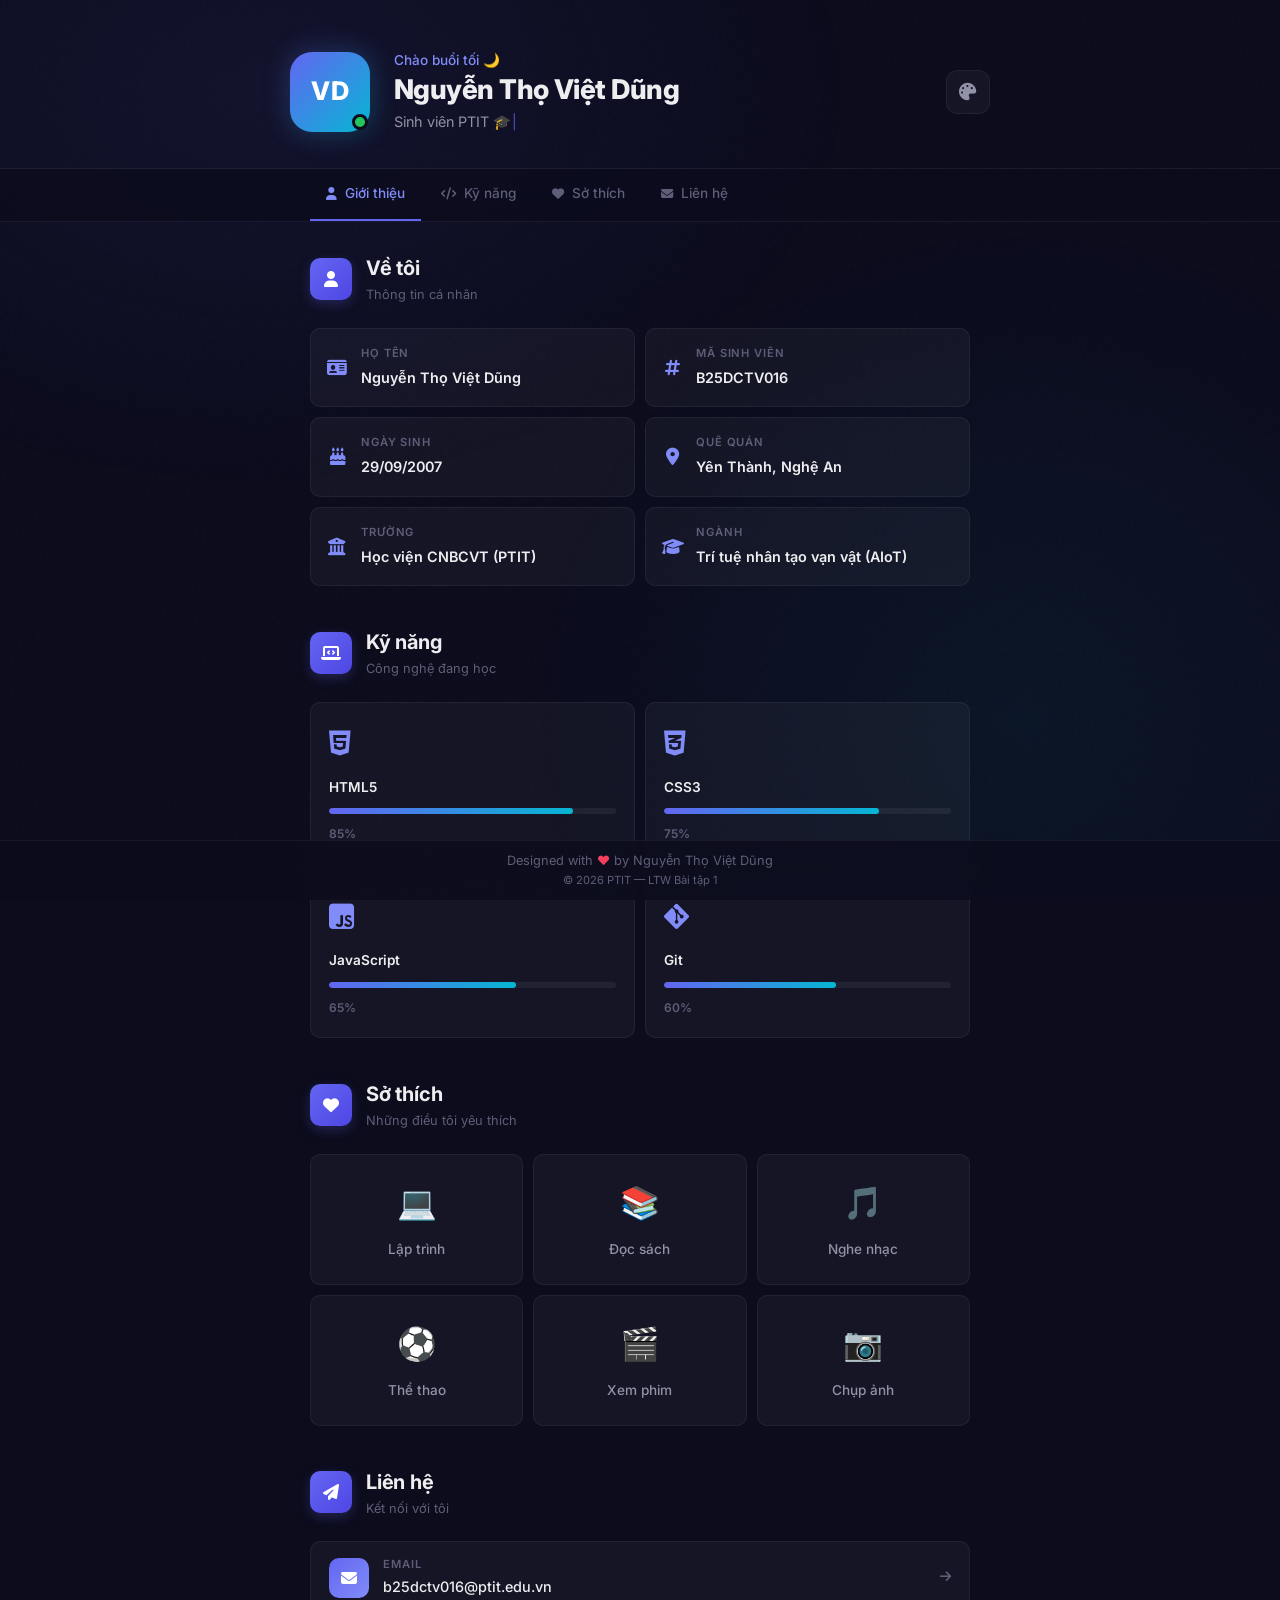
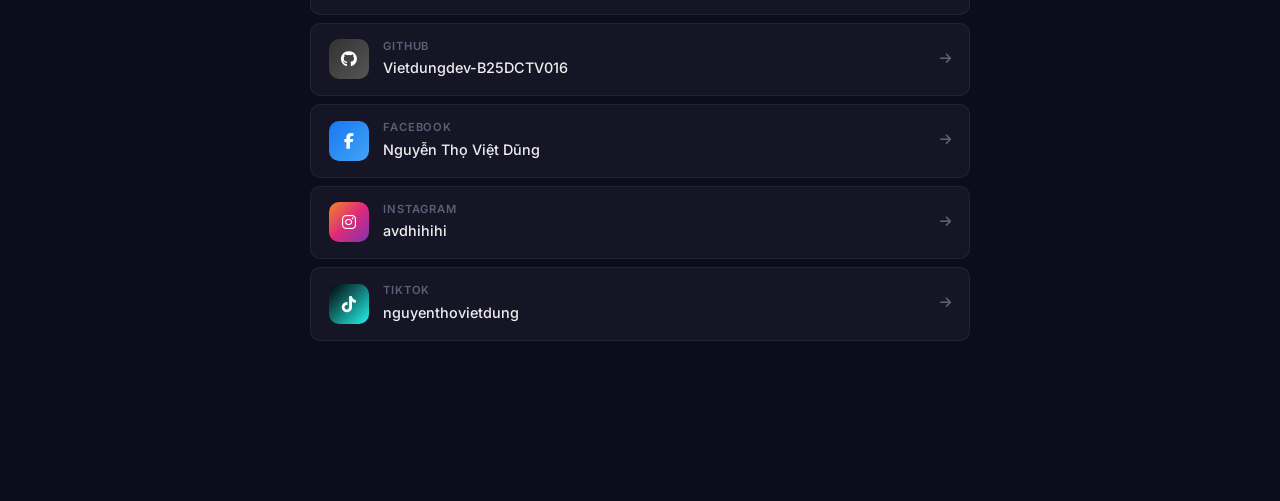
==== commit d7f4cbfc: "feat: redesign UI + add README with demo links" ====
--- a/profile/index.html
+++ b/profile/index.html
@@ -100,7 +100,7 @@
                     <i class="fas fa-graduation-cap"></i>
                     <div>
                         <span class="info-label">Ngành</span>
-                        <span class="info-value">Công nghệ thông tin</span>
+                        <span class="info-value">Trí tuệ nhân tạo vạn vật (AIoT)</span>
                     </div>
                 </div>
             </div>
@@ -228,11 +228,11 @@
                     </div>
                     <i class="fas fa-arrow-right contact-arrow"></i>
                 </a>
-                <a href="https://www.tiktok.com/@bemunlayerpro" class="contact-card" target="_blank">
+                <a href="https://www.tiktok.com/@nguyenthovietdung" class="contact-card" target="_blank">
                     <div class="contact-icon tiktok"><i class="fab fa-tiktok"></i></div>
                     <div>
                         <span class="contact-label">TikTok</span>
-                        <span class="contact-value">bemunlayerpro</span>
+                        <span class="contact-value">nguyenthovietdung</span>
                     </div>
                     <i class="fas fa-arrow-right contact-arrow"></i>
                 </a>
